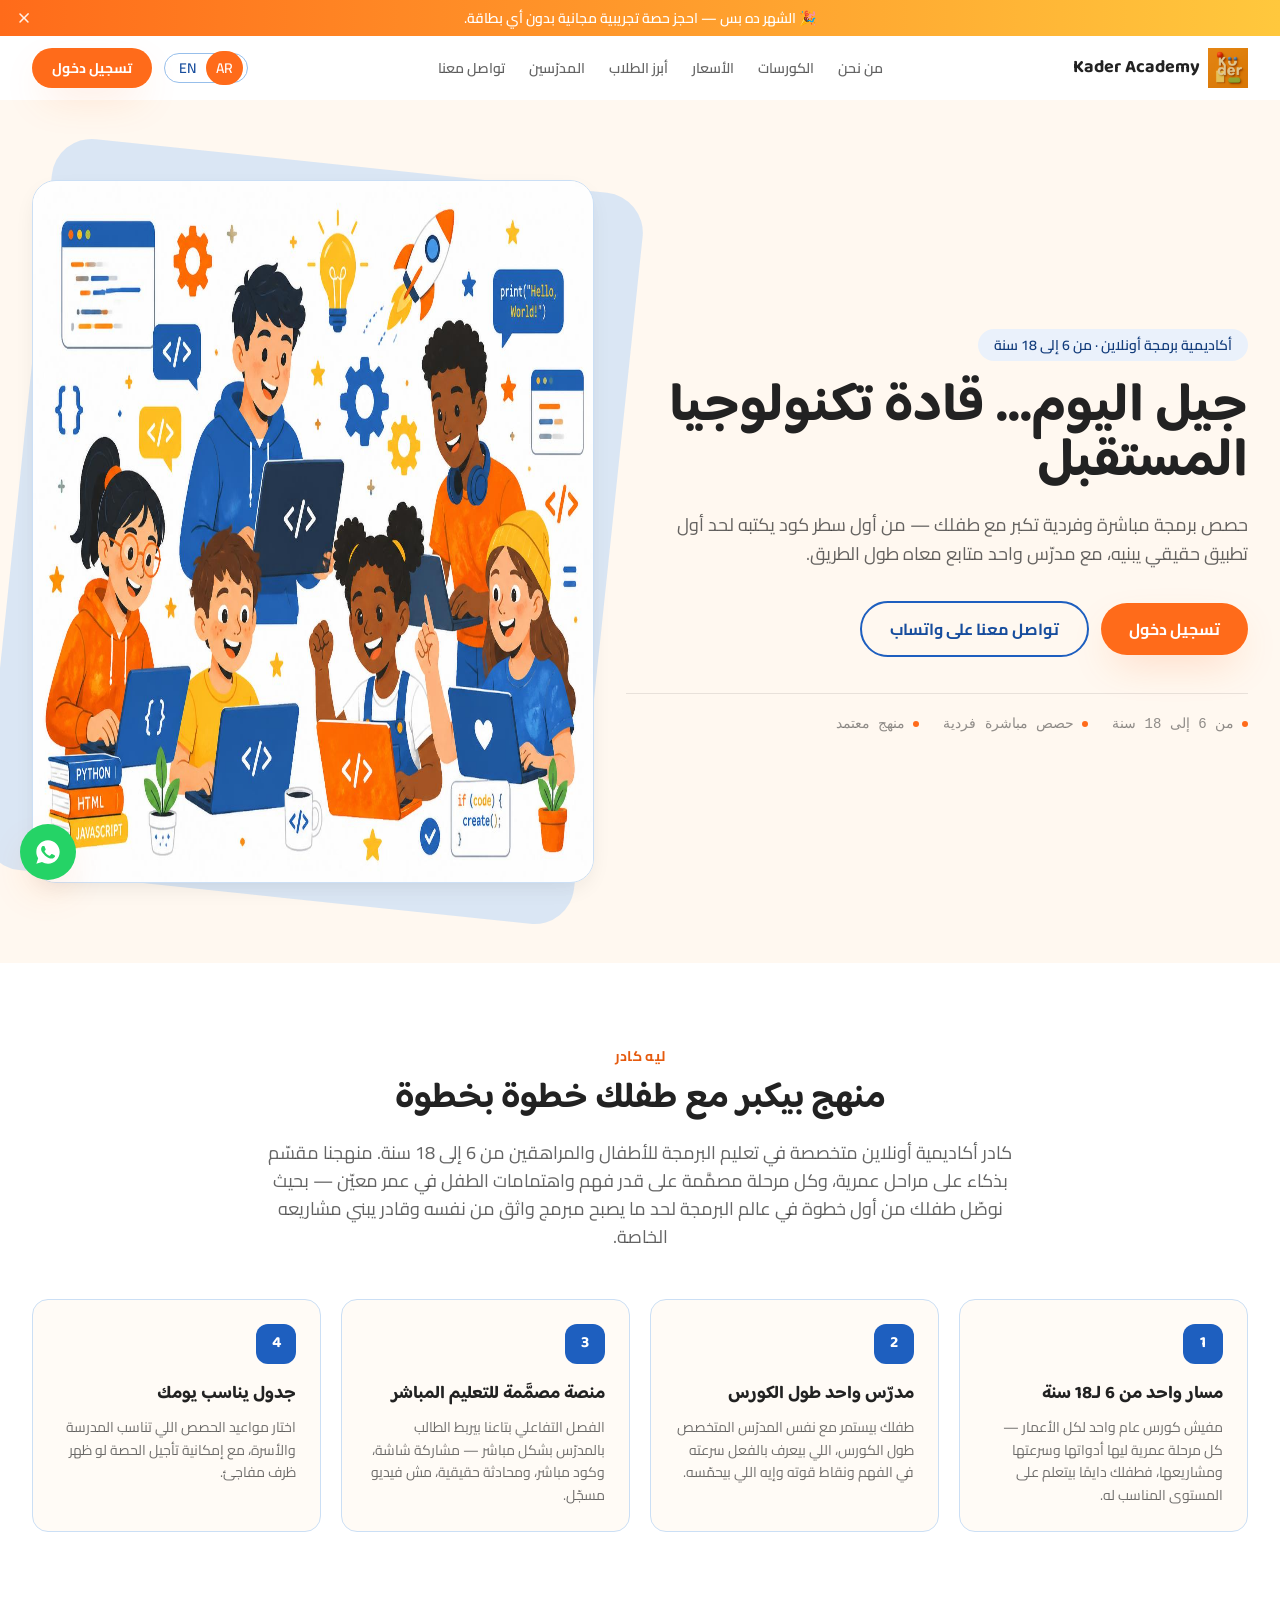
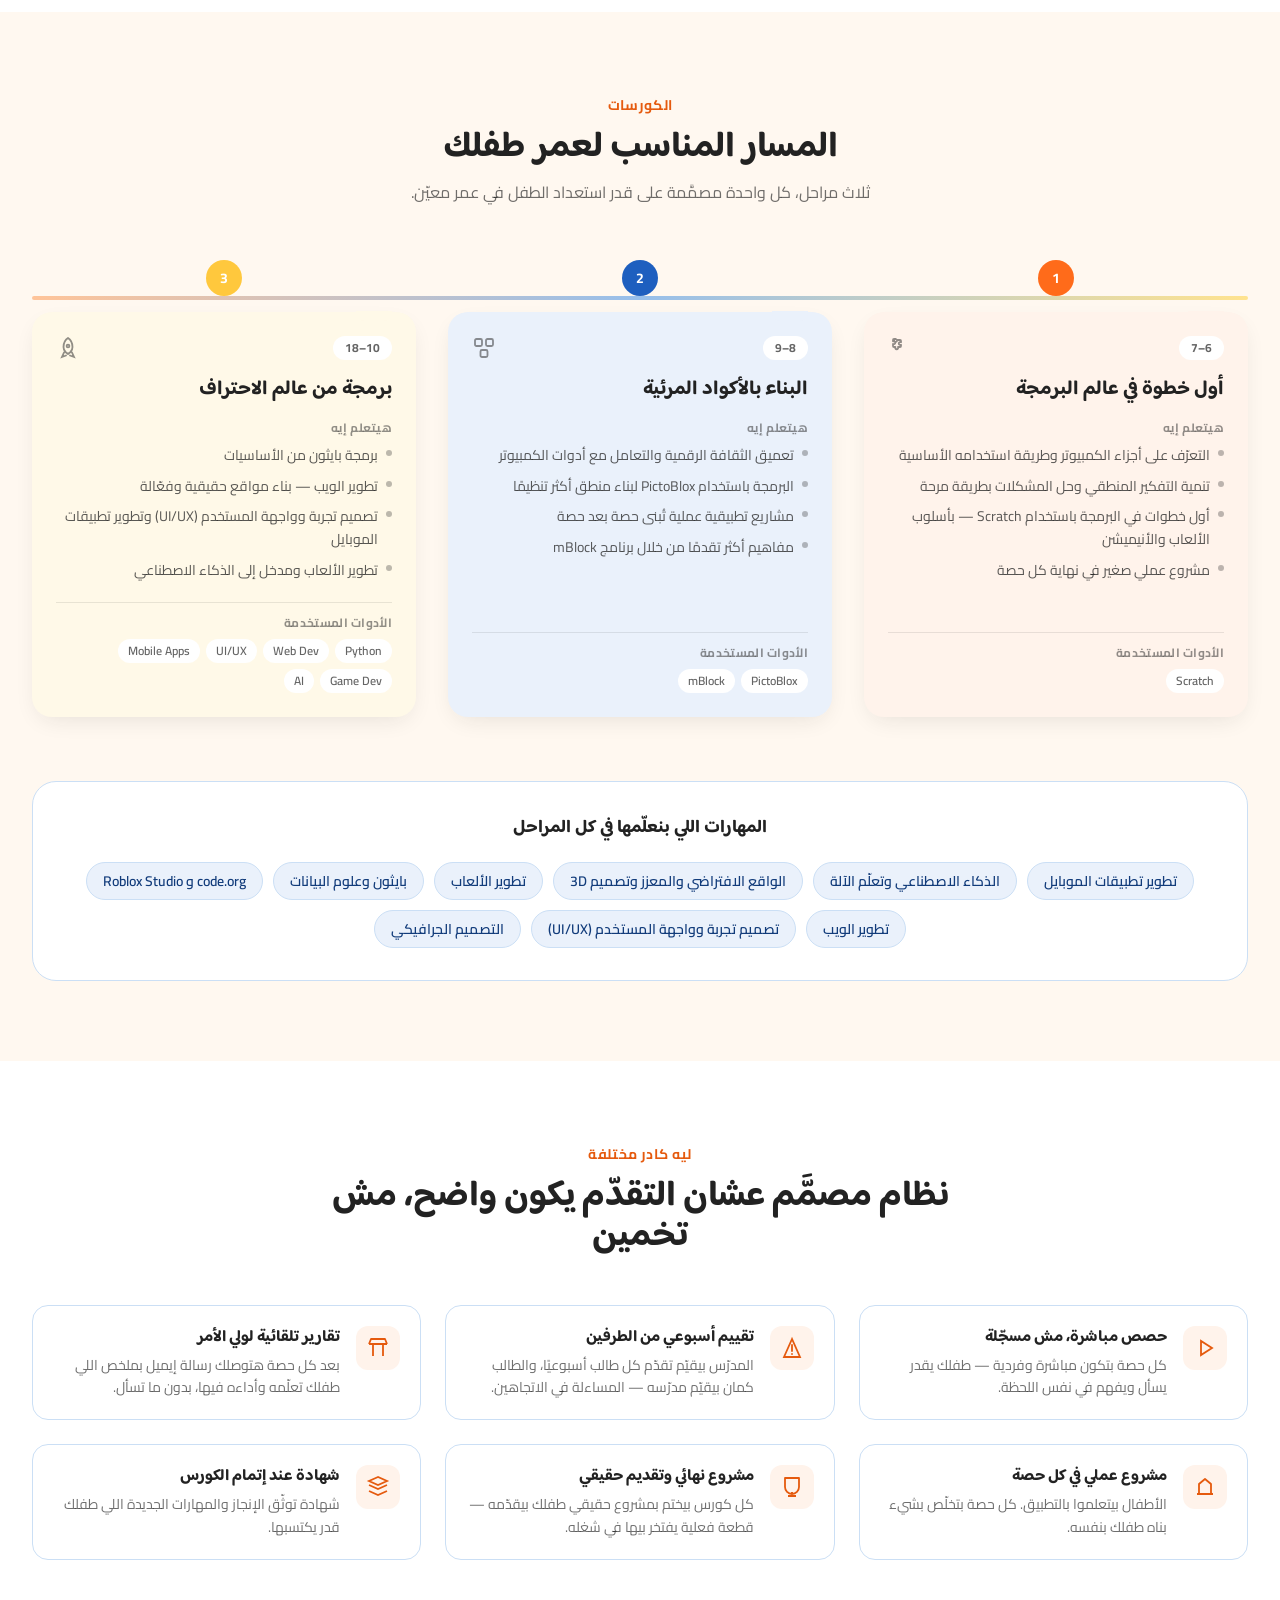
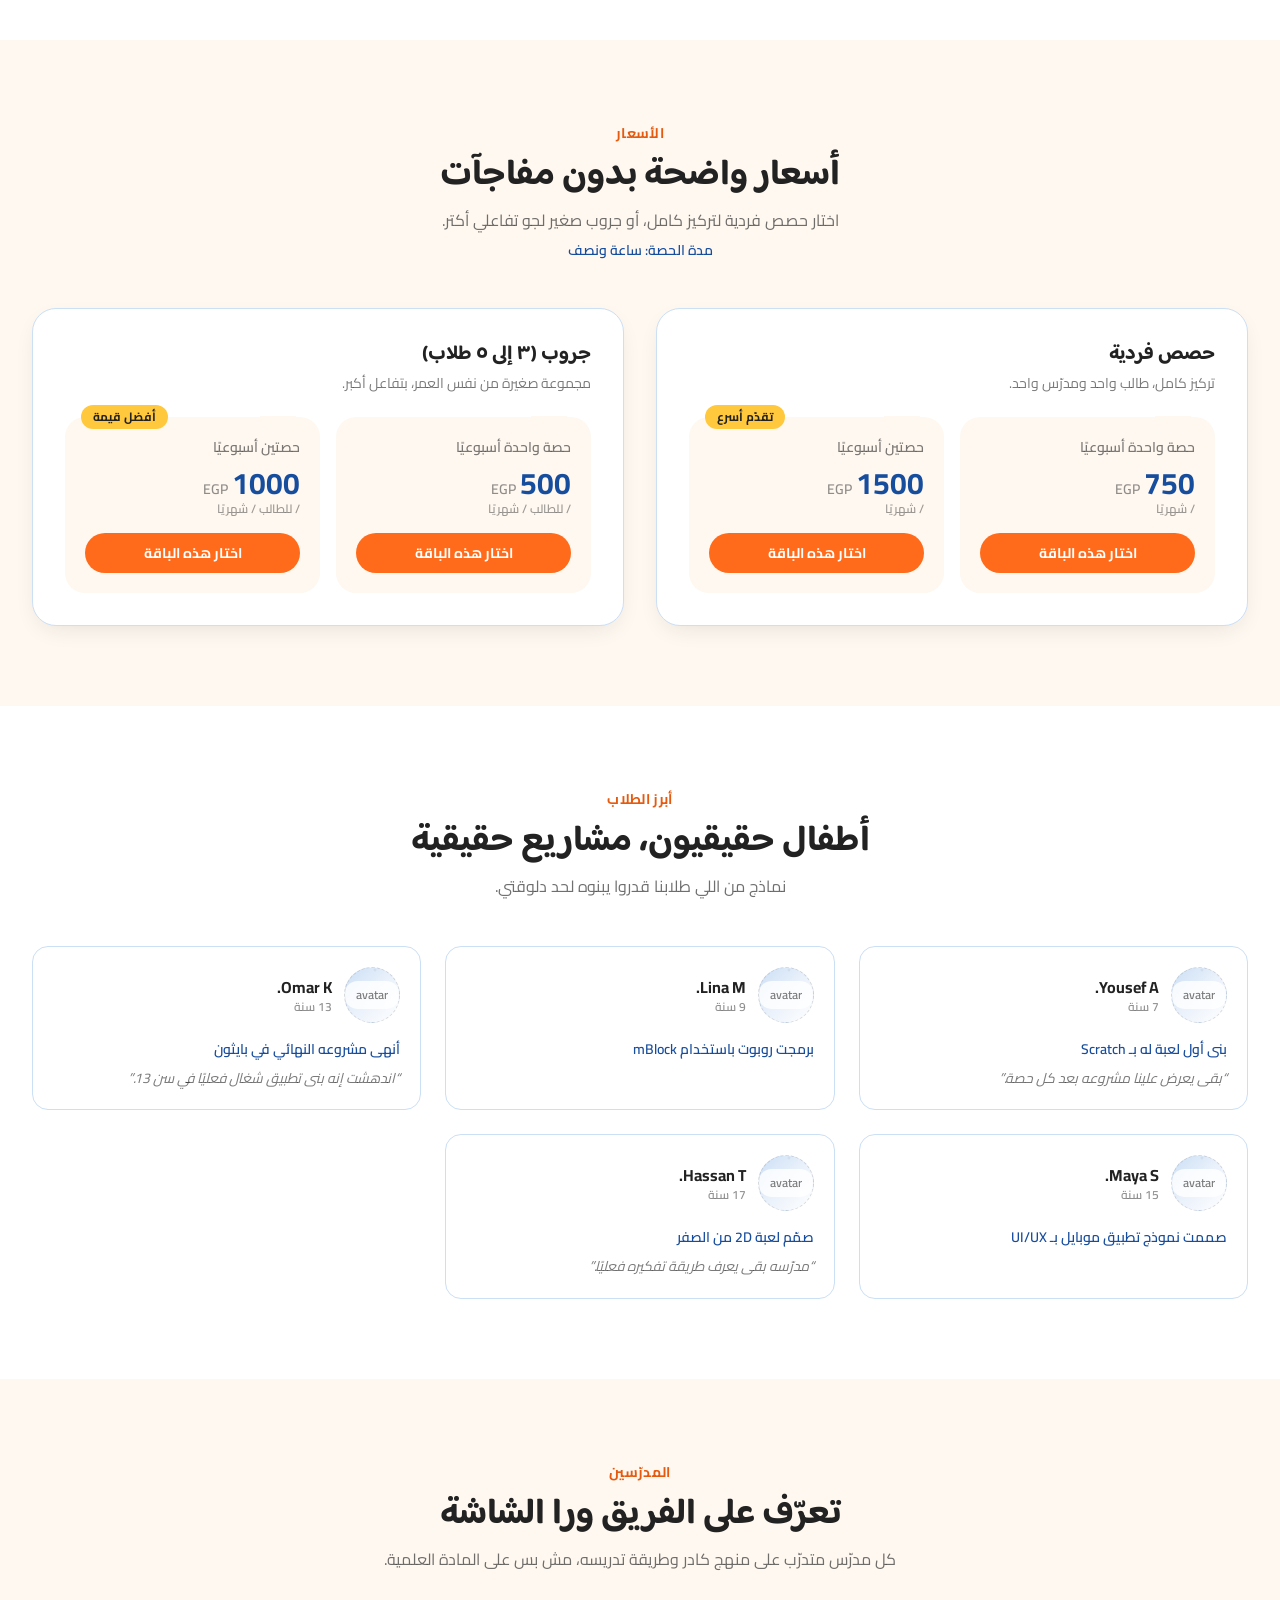
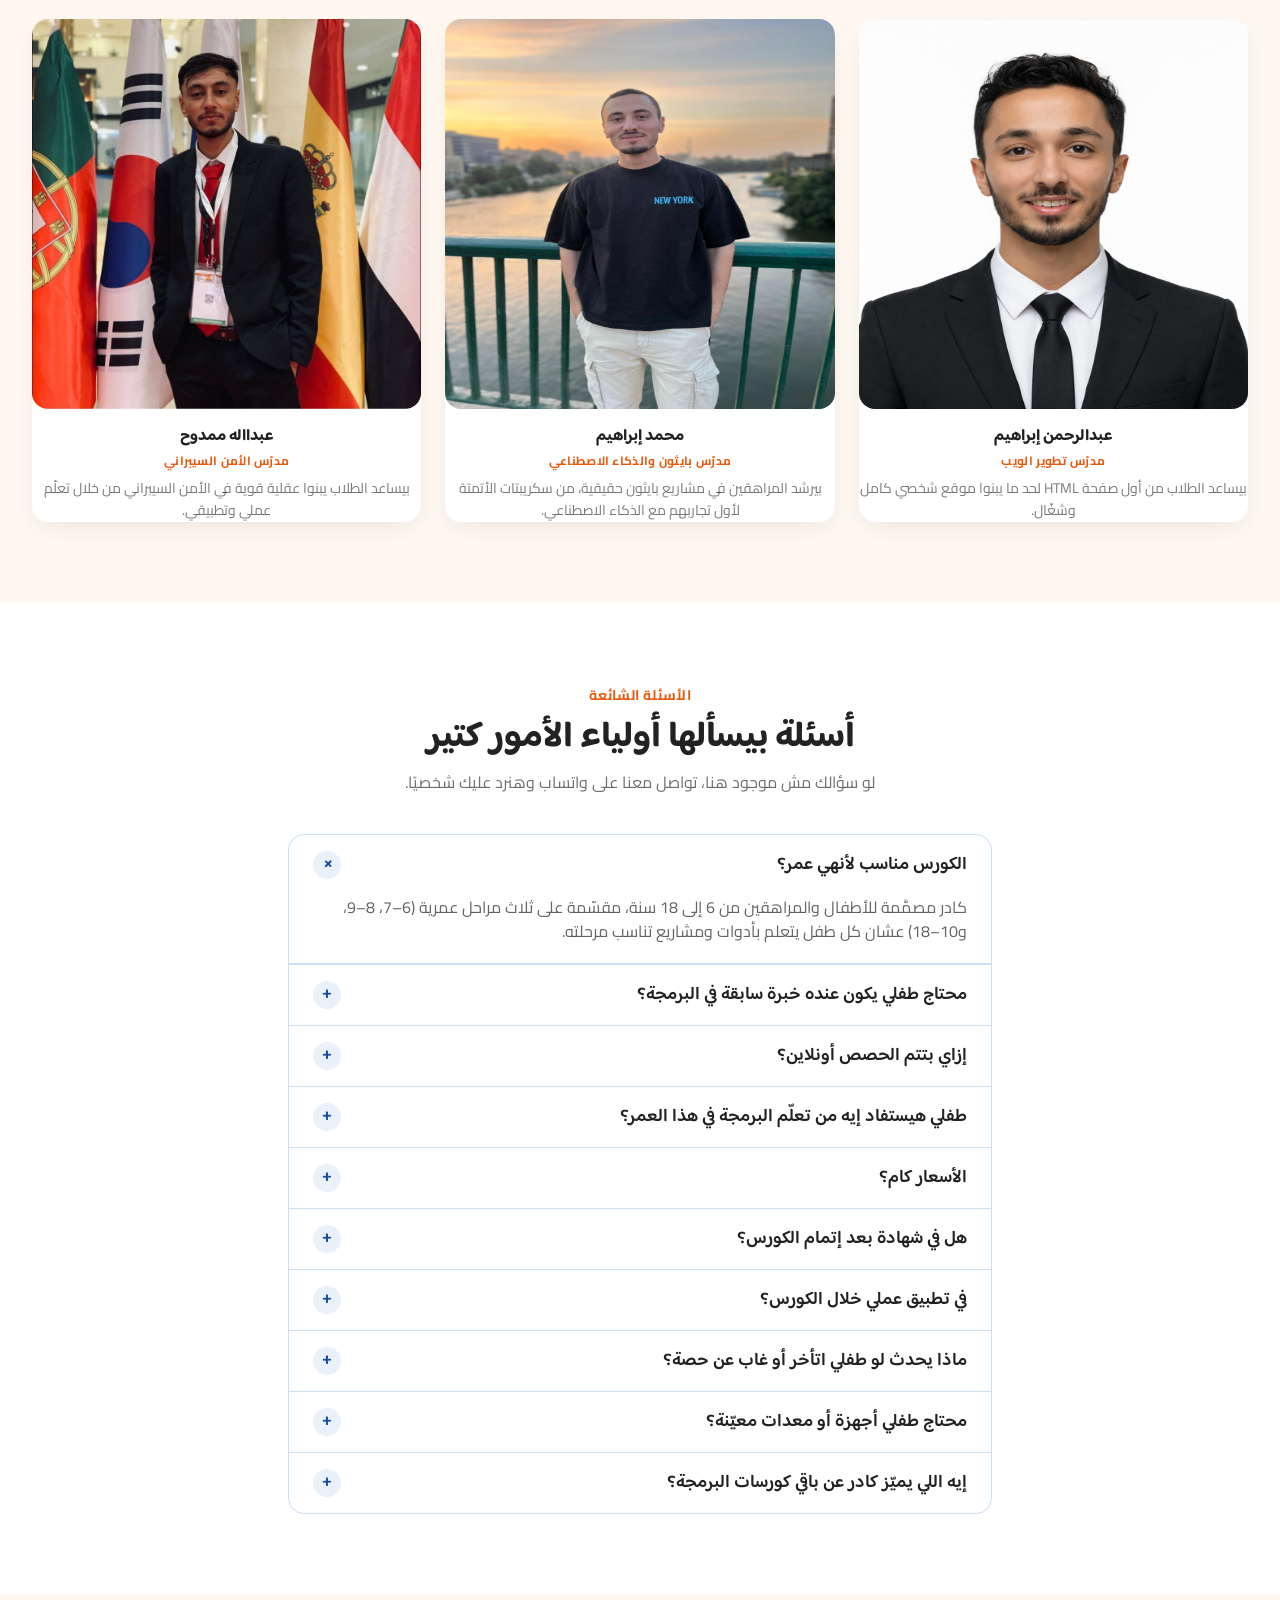
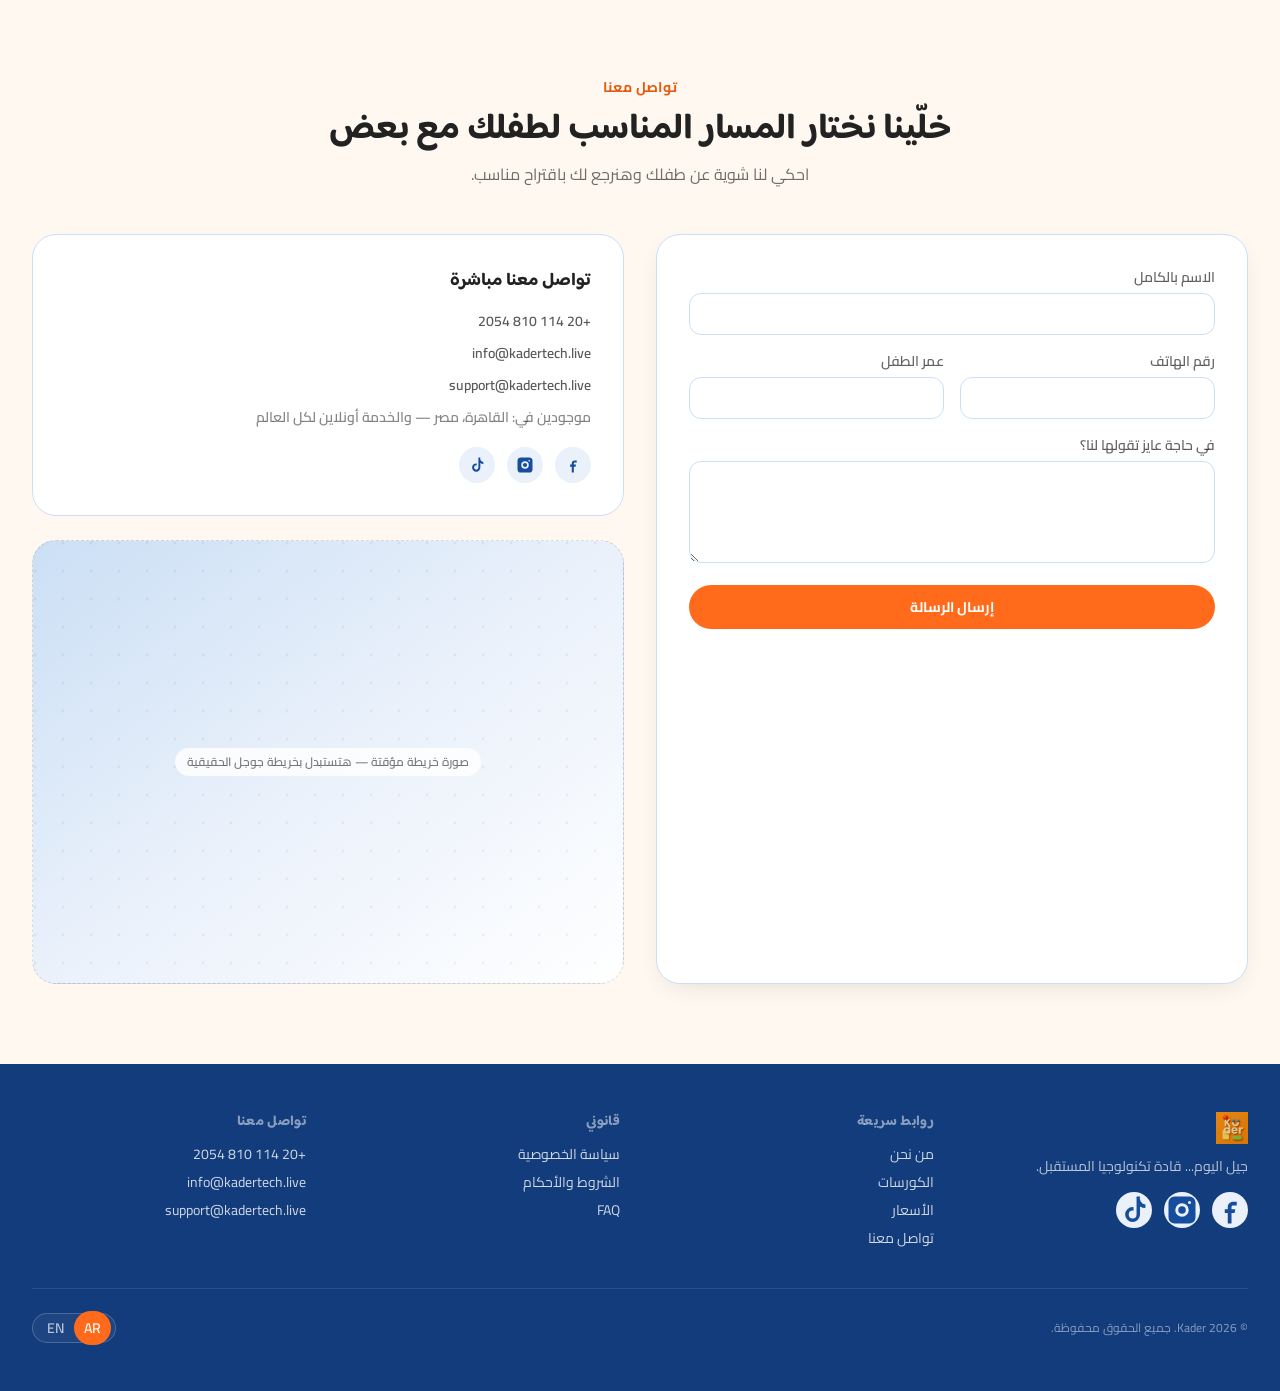
==== ar/index.html @ bb2dd975 "Initial commit: Kader landing page with full SEO setup" ====
<!DOCTYPE html>
<html lang="ar" dir="rtl">
<head>
  <meta charset="UTF-8" />
  <meta name="viewport" content="width=device-width, initial-scale=1" />
  <title>كادر — حصص برمجة مباشرة فردية للأطفال والمراهقين (6–18 سنة)</title>
  <meta name="description" content="كادر أكاديمية أونلاين متخصصة في تعليم البرمجة للأطفال والمراهقين من 6 إلى 18 سنة. حصص مباشرة فردية، ومنهج مبني على عمر طفلك، مع مدرّس واحد يعرف اسمه ويتابع تقدّمه." />

  <meta property="og:title" content="كادر — حصص برمجة مباشرة فردية للأطفال والمراهقين (6–18 سنة)" />
  <meta property="og:description" content="كادر أكاديمية أونلاين متخصصة في تعليم البرمجة للأطفال والمراهقين من 6 إلى 18 سنة. حصص مباشرة فردية، ومنهج مبني على عمر طفلك، مع مدرّس واحد يعرف اسمه ويتابع تقدّمه." />
  <meta property="og:type" content="website" />
  <meta property="og:url" content="https://kadertech.live/ar" />
  <meta property="og:site_name" content="Kader Academy" />
  <meta property="og:image" content="https://kadertech.live/assets/img/og-cover.jpg" />
  <meta property="og:image:width" content="1200" />
  <meta property="og:image:height" content="630" />
  <meta property="og:locale" content="ar_EG" />
  <meta property="og:locale:alternate" content="en_US" />

  <meta name="twitter:card" content="summary_large_image" />
  <meta name="twitter:title" content="كادر — حصص برمجة مباشرة فردية للأطفال والمراهقين (6–18 سنة)" />
  <meta name="twitter:description" content="كادر أكاديمية أونلاين متخصصة في تعليم البرمجة للأطفال والمراهقين من 6 إلى 18 سنة." />
  <meta name="twitter:image" content="https://kadertech.live/assets/img/og-cover.jpg" />

  <link rel="canonical" href="https://kadertech.live/ar" />
  <link rel="alternate" hreflang="en" href="https://kadertech.live/en" />
  <link rel="alternate" hreflang="ar" href="https://kadertech.live/ar" />
  <link rel="alternate" hreflang="x-default" href="https://kadertech.live/ar" />

  <link rel="icon" href="../assets/img/favicon.ico" />
  <link rel="apple-touch-icon" href="../assets/img/apple-touch-icon.png" />
  <link rel="manifest" href="../manifest.json" />
  <meta name="theme-color" content="#ff6b35" />
  <link rel="preconnect" href="https://fonts.googleapis.com">
  <link rel="preconnect" href="https://fonts.gstatic.com" crossorigin>
  <link href="https://fonts.googleapis.com/css2?family=Baloo+Bhaijaan+2:wght@600;700&family=Cairo:wght@400;600;700&display=swap" rel="stylesheet">
  <link rel="stylesheet" href="../assets/css/output.css" />

  <script type="application/ld+json">
  {
    "@context": "https://schema.org",
    "@type": "EducationalOrganization",
    "name": "Kader Academy",
    "alternateName": "كادر",
    "url": "https://kadertech.live/ar",
    "logo": "https://kadertech.live/assets/img/logo.jpg",
    "description": "كادر أكاديمية أونلاين متخصصة في تعليم البرمجة للأطفال والمراهقين من 6 إلى 18 سنة، بحصص مباشرة فردية ومنهج مبني على عمر الطفل.",
    "email": "info@kadertech.live",
    "telephone": "+201148102054",
    "areaServed": {
      "@type": "Country",
      "name": "Egypt"
    },
    "sameAs": [
      "https://facebook.com/kadertech",
      "https://instagram.com/kadertechacademy",
      "https://tiktok.com/@kadertechacademy"
    ]
  }
  </script>
  <script type="application/ld+json">
  {
    "@context": "https://schema.org",
    "@graph": [
      {
        "@type": "Course",
        "name": "أول خطوة في عالم البرمجة",
        "description": "التعرّف على أجزاء الكمبيوتر، تنمية التفكير المنطقي، وأول خطوات في البرمجة باستخدام Scratch بأسلوب الألعاب والأنيميشن.",
        "provider": {
          "@type": "EducationalOrganization",
          "name": "Kader Academy",
          "sameAs": "https://kadertech.live/ar"
        },
        "audience": {
          "@type": "EducationalAudience",
          "audienceType": "Children aged 6-7"
        }
      },
      {
        "@type": "Course",
        "name": "البناء بالأكواد المرئية",
        "description": "تعميق الثقافة الرقمية والبرمجة باستخدام PictoBlox وmBlock لبناء منطق أكثر تنظيمًا من خلال مشاريع تطبيقية عملية.",
        "provider": {
          "@type": "EducationalOrganization",
          "name": "Kader Academy",
          "sameAs": "https://kadertech.live/ar"
        },
        "audience": {
          "@type": "EducationalAudience",
          "audienceType": "Children aged 8-9"
        }
      },
      {
        "@type": "Course",
        "name": "برمجة من عالم الاحتراف",
        "description": "برمجة بايثون من الأساسيات، تطوير الويب، تصميم UI/UX وتطبيقات الموبايل، تطوير الألعاب، ومدخل إلى الذكاء الاصطناعي.",
        "provider": {
          "@type": "EducationalOrganization",
          "name": "Kader Academy",
          "sameAs": "https://kadertech.live/ar"
        },
        "audience": {
          "@type": "EducationalAudience",
          "audienceType": "Children and teens aged 10-18"
        }
      }
    ]
  }
  </script>
  <script type="application/ld+json">
  {
    "@context": "https://schema.org",
    "@type": "ContactPoint",
    "telephone": "+20-114-810-2054",
    "email": "support@kadertech.live",
    "contactType": "customer support",
    "areaServed": "EG",
    "availableLanguage": ["Arabic", "English"]
  }
  </script>
</head>
<body class="bg-white font-body text-ink antialiased">
  
  <div id="announcement-banner" class="relative flex items-center justify-center gap-3 bg-gradient-to-r from-primary-500 to-accent-500 px-4 py-2 text-center text-sm font-semibold text-white">
    <p>🎉 الشهر ده بس — احجز حصة تجريبية مجانية بدون أي بطاقة.</p>
    <button data-dismiss-announcement aria-label="إغلاق الإعلان" class="absolute end-3 top-1/2 -translate-y-1/2 rounded-full p-1 text-white/90 hover:bg-white/15">
      <svg viewBox="0 0 20 20" class="h-4 w-4" fill="currentColor" aria-hidden="true"><path d="M4.3 4.3a1 1 0 0 1 1.4 0L10 8.6l4.3-4.3a1 1 0 1 1 1.4 1.4L11.4 10l4.3 4.3a1 1 0 0 1-1.4 1.4L10 11.4l-4.3 4.3a1 1 0 0 1-1.4-1.4L8.6 10 4.3 5.7a1 1 0 0 1 0-1.4Z"/></svg>
    </button>
  </div>
  
  <header id="site-header" class="sticky top-0 z-30 bg-white/95 backdrop-blur transition-shadow">
    <div class="mx-auto flex max-w-7xl items-center justify-between gap-4 px-4 py-3 sm:px-6 lg:px-8">
      <a href="index.html" class="flex items-center gap-2">
        <img src="../assets/img/logo.jpg" alt="كادر" class="h-10 w-auto"  loading="eager" fetchpriority="high" />
        <span class="font-display text-lg font-bold text-ink">Kader Academy</span>
      </a>

      <nav class="hidden items-center gap-6 lg:flex" aria-label="Primary">
        <a href="index.html#about" class="text-sm font-semibold text-ink/70 hover:text-secondary-600">من نحن</a>
<a href="index.html#courses" class="text-sm font-semibold text-ink/70 hover:text-secondary-600">الكورسات</a>
<a href="index.html#pricing" class="text-sm font-semibold text-ink/70 hover:text-secondary-600">الأسعار</a>
<a href="index.html#top-students" class="text-sm font-semibold text-ink/70 hover:text-secondary-600">أبرز الطلاب</a>
<a href="index.html#instructors" class="text-sm font-semibold text-ink/70 hover:text-secondary-600">المدرّسين</a>
<a href="index.html#contact" class="text-sm font-semibold text-ink/70 hover:text-secondary-600">تواصل معنا</a>
      </nav>

      <div class="hidden items-center gap-3 lg:flex">
        <div class="rounded-full border border-secondary-200 bg-white px-1 py-1 text-sm" role="group" aria-label="اللغة"><a href="../en/index.html" data-set-locale="en" class="rounded-full px-2.5 py-1 font-semibold transition-colors text-secondary-600 hover:bg-secondary-50">EN</a><a href="#" aria-current="true" class="rounded-full px-2.5 py-1 font-semibold transition-colors bg-primary-500 text-white">AR</a></div>
        <a href="https://kadertech.live/login" rel="nofollow" class="rounded-full bg-primary-500 px-5 py-2.5 text-sm font-bold text-white shadow-lift transition-transform hover:-translate-y-0.5">
          تسجيل دخول
        </a>
      </div>

      <button id="menu-toggle" aria-label="القائمة" aria-expanded="false" class="flex h-10 w-10 items-center justify-center rounded-lg border border-secondary-100 lg:hidden">
        <span id="menu-icon-open"><svg viewBox="0 0 24 24" class="h-5 w-5" fill="none" stroke="currentColor" stroke-width="2" aria-hidden="true"><path d="M4 7h16M4 12h16M4 17h16" stroke-linecap="round"/></svg></span>
        <span id="menu-icon-close" class="hidden"><svg viewBox="0 0 24 24" class="h-5 w-5" fill="none" stroke="currentColor" stroke-width="2" aria-hidden="true"><path d="M6 6l12 12M18 6 6 18" stroke-linecap="round"/></svg></span>
      </button>
    </div>

    <div id="mobile-menu" class="hidden border-t border-secondary-100 bg-white px-4 py-4 lg:hidden">
      <nav class="flex flex-col gap-3" aria-label="Mobile">
        <a href="index.html#about" class="rounded-lg px-2 py-2 text-sm font-semibold text-ink/80 hover:bg-secondary-50">من نحن</a>
<a href="index.html#courses" class="rounded-lg px-2 py-2 text-sm font-semibold text-ink/80 hover:bg-secondary-50">الكورسات</a>
<a href="index.html#pricing" class="rounded-lg px-2 py-2 text-sm font-semibold text-ink/80 hover:bg-secondary-50">الأسعار</a>
<a href="index.html#top-students" class="rounded-lg px-2 py-2 text-sm font-semibold text-ink/80 hover:bg-secondary-50">أبرز الطلاب</a>
<a href="index.html#instructors" class="rounded-lg px-2 py-2 text-sm font-semibold text-ink/80 hover:bg-secondary-50">المدرّسين</a>
<a href="index.html#contact" class="rounded-lg px-2 py-2 text-sm font-semibold text-ink/80 hover:bg-secondary-50">تواصل معنا</a>
      </nav>
      <div class="mt-4 flex items-center justify-between gap-3">
        <div class="rounded-full border border-secondary-200 bg-white px-1 py-1 text-sm" role="group" aria-label="اللغة"><a href="../en/index.html" data-set-locale="en" class="rounded-full px-2.5 py-1 font-semibold transition-colors text-secondary-600 hover:bg-secondary-50">EN</a><a href="#" aria-current="true" class="rounded-full px-2.5 py-1 font-semibold transition-colors bg-primary-500 text-white">AR</a></div>
        <a href="https://kadertech.live/login" rel="nofollow" class="flex-1 rounded-full bg-primary-500 px-4 py-2.5 text-center text-sm font-bold text-white">
          تسجيل دخول
        </a>
      </div>
    </div>
  </header>
  <main>
    
  <section class="relative overflow-hidden bg-cream">
    <div class="mx-auto grid max-w-7xl items-center gap-10 px-4 py-14 sm:px-6 lg:grid-cols-[1.05fr_0.95fr] lg:gap-8 lg:px-8 lg:py-20">
      <div class="animate-fade-up">
        <span class="inline-flex items-center gap-2 rounded-full bg-secondary-50 px-4 py-1.5 text-sm font-semibold text-secondary-700">
          أكاديمية برمجة أونلاين · من 6 إلى 18 سنة
        </span>
        <h1 class="mt-5 text-4xl font-bold leading-tight text-ink sm:text-5xl lg:text-[3.4rem]">
          جيل اليوم... قادة تكنولوجيا المستقبل
        </h1>
        <p class="mt-5 max-w-xl font-body text-lg leading-relaxed text-ink/70">
          حصص برمجة مباشرة وفردية تكبر مع طفلك — من أول سطر كود يكتبه لحد أول تطبيق حقيقي يبنيه، مع مدرّس واحد متابع معاه طول الطريق.
        </p>

        <div class="mt-8 flex flex-wrap items-center gap-3">
          <a href="https://kadertech.live/login" rel="nofollow" class="rounded-full bg-primary-500 px-7 py-3.5 text-base font-bold text-white shadow-lift transition-transform hover:-translate-y-0.5">
            تسجيل دخول
          </a>
          <a href="https://wa.me/201148102054" target="_blank" rel="noopener noreferrer" class="rounded-full border-2 border-secondary-500 px-7 py-3.5 text-base font-bold text-secondary-600 transition-colors hover:bg-secondary-50">
            تواصل معنا على واتساب
          </a>
        </div>

        <ul class="mt-9 flex flex-wrap gap-x-6 gap-y-2 border-t border-ink/10 pt-5 font-mono text-xs text-ink/50 sm:text-sm">
          <li class="flex items-center gap-2"><span class="h-1.5 w-1.5 rounded-full bg-primary-500" aria-hidden="true"></span>من 6 إلى 18 سنة</li>
<li class="flex items-center gap-2"><span class="h-1.5 w-1.5 rounded-full bg-primary-500" aria-hidden="true"></span>حصص مباشرة فردية</li>
<li class="flex items-center gap-2"><span class="h-1.5 w-1.5 rounded-full bg-primary-500" aria-hidden="true"></span>منهج معتمد</li>
        </ul>
      </div>

      <div class="relative animate-pop lg:justify-self-end">
        <div class="absolute -inset-4 -z-10 rotate-3 rounded-[2.5rem] bg-secondary-100/70 lg:rotate-6" aria-hidden="true"></div>

        <div class="relative w-full max-w-sm overflow-hidden rounded-3xl aspect-[4/5] border border-secondary-100 shadow-soft sm:max-w-md animate-float-slow">
          <img src="../assets/img/hero-kids-coding.jpg" alt="أطفال يتعلمون البرمجة" class="h-full w-full object-cover" width="1536" height="1024" loading="eager" fetchpriority="high" />
        </div>
      </div>
    </div>
  </section>

  <section id="about" class="bg-white py-16 sm:py-20">
    <div class="mx-auto max-w-7xl px-4 sm:px-6 lg:px-8">
      <div class="mx-auto max-w-3xl text-center">
        <span class="text-sm font-bold uppercase tracking-wide text-primary-600">ليه كادر</span>
        <h2 class="mt-3 text-3xl font-bold text-ink sm:text-4xl">منهج بيكبر مع طفلك خطوة بخطوة</h2>
        <p class="mt-5 font-body text-base leading-relaxed text-ink/70 sm:text-lg">كادر أكاديمية أونلاين متخصصة في تعليم البرمجة للأطفال والمراهقين من 6 إلى 18 سنة. منهجنا مقسّم بذكاء على مراحل عمرية، وكل مرحلة مصمَّمة على قدر فهم واهتمامات الطفل في عمر معيّن — بحيث نوصّل طفلك من أول خطوة في عالم البرمجة لحد ما يصبح مبرمج واثق من نفسه وقادر يبني مشاريعه الخاصة.</p>
      </div>
      <div class="mt-12 grid gap-5 sm:grid-cols-2 lg:grid-cols-4">
        
      <div class="rounded-2xl border border-secondary-100 bg-cream/60 p-6 transition-transform hover:-translate-y-1">
        <span class="flex h-10 w-10 items-center justify-center rounded-xl bg-secondary-500 font-display text-base font-bold text-white">1</span>
        <h3 class="mt-4 text-lg font-bold text-ink">مسار واحد من 6 لـ18 سنة</h3>
        <p class="mt-2 font-body text-sm leading-relaxed text-ink/65">مفيش كورس عام واحد لكل الأعمار — كل مرحلة عمرية ليها أدواتها وسرعتها ومشاريعها، فطفلك دايمًا بيتعلم على المستوى المناسب له.</p>
      </div>

      <div class="rounded-2xl border border-secondary-100 bg-cream/60 p-6 transition-transform hover:-translate-y-1">
        <span class="flex h-10 w-10 items-center justify-center rounded-xl bg-secondary-500 font-display text-base font-bold text-white">2</span>
        <h3 class="mt-4 text-lg font-bold text-ink">مدرّس واحد طول الكورس</h3>
        <p class="mt-2 font-body text-sm leading-relaxed text-ink/65">طفلك بيستمر مع نفس المدرّس المتخصص طول الكورس، اللي بيعرف بالفعل سرعته في الفهم ونقاط قوته وإيه اللي بيحمّسه.</p>
      </div>

      <div class="rounded-2xl border border-secondary-100 bg-cream/60 p-6 transition-transform hover:-translate-y-1">
        <span class="flex h-10 w-10 items-center justify-center rounded-xl bg-secondary-500 font-display text-base font-bold text-white">3</span>
        <h3 class="mt-4 text-lg font-bold text-ink">منصة مصمَّمة للتعليم المباشر</h3>
        <p class="mt-2 font-body text-sm leading-relaxed text-ink/65">الفصل التفاعلي بتاعنا بيربط الطالب بالمدرّس بشكل مباشر — مشاركة شاشة، وكود مباشر، ومحادثة حقيقية، مش فيديو مسجّل.</p>
      </div>

      <div class="rounded-2xl border border-secondary-100 bg-cream/60 p-6 transition-transform hover:-translate-y-1">
        <span class="flex h-10 w-10 items-center justify-center rounded-xl bg-secondary-500 font-display text-base font-bold text-white">4</span>
        <h3 class="mt-4 text-lg font-bold text-ink">جدول يناسب يومك</h3>
        <p class="mt-2 font-body text-sm leading-relaxed text-ink/65">اختار مواعيد الحصص اللي تناسب المدرسة والأسرة، مع إمكانية تأجيل الحصة لو ظهر ظرف مفاجئ.</p>
      </div>
      </div>
    </div>
  </section>

  <section id="courses" class="bg-cream py-16 sm:py-20">
    <div class="mx-auto max-w-7xl px-4 sm:px-6 lg:px-8">
      <div class="mx-auto max-w-2xl text-center">
        <span class="text-sm font-bold uppercase tracking-wide text-primary-600">الكورسات</span>
        <h2 class="mt-3 text-3xl font-bold text-ink sm:text-4xl">المسار المناسب لعمر طفلك</h2>
        <p class="mt-3 font-body text-ink/65">ثلاث مراحل، كل واحدة مصمَّمة على قدر استعداد الطفل في عمر معيّن.</p>
      </div>

      <div class="relative mt-14">
        <div class="absolute top-9 hidden h-1 w-full rounded-full bg-gradient-to-r from-primary-200 via-secondary-200 to-accent-200 sm:block" aria-hidden="true"></div>
        <ol class="relative grid gap-8 sm:grid-cols-3">
          
      <li class="flex flex-col">
        <div class="flex items-center gap-3 sm:justify-center">
          <span class="flex h-9 w-9 flex-none items-center justify-center rounded-full text-sm font-bold text-white bg-primary-500">1</span>
          <span class="font-display text-sm font-semibold text-ink/60 sm:hidden">هيتعلم إيه</span>
        </div>
        <div class="block-card mt-4 flex flex-1 flex-col p-6 shadow-soft bg-primary-50">
          <div class="flex items-center justify-between">
            <span class="rounded-full bg-white px-3 py-1 text-xs font-bold text-ink/70">6–7</span>
            <span class="text-ink/50"><svg viewBox="0 0 24 24" class="h-6 w-6" fill="none" stroke="currentColor" stroke-width="1.8"><path d="M9 4h3a1 1 0 0 1 1 1v1.2a1.5 1.5 0 1 0 0 2.6V10a1 1 0 0 1-1 1H10a1.5 1.5 0 1 1-2.6 0H6a1 1 0 0 1-1-1V8a1.5 1.5 0 1 0 0-2.6V4a1 1 0 0 1 1-1h2a1.5 1.5 0 1 0 1 1Z" stroke-linejoin="round"/></svg></span>
          </div>
          <h3 class="mt-4 text-xl font-bold text-ink">أول خطوة في عالم البرمجة</h3>
          <p class="mt-4 text-xs font-bold uppercase tracking-wide text-ink/50">هيتعلم إيه</p>
          <ul class="mt-2 flex-1 space-y-2"><li class="flex gap-2 text-sm leading-relaxed text-ink/75"><span class="mt-1.5 h-1.5 w-1.5 flex-none rounded-full bg-ink/30" aria-hidden="true"></span>التعرّف على أجزاء الكمبيوتر وطريقة استخدامه الأساسية</li>
<li class="flex gap-2 text-sm leading-relaxed text-ink/75"><span class="mt-1.5 h-1.5 w-1.5 flex-none rounded-full bg-ink/30" aria-hidden="true"></span>تنمية التفكير المنطقي وحل المشكلات بطريقة مرحة</li>
<li class="flex gap-2 text-sm leading-relaxed text-ink/75"><span class="mt-1.5 h-1.5 w-1.5 flex-none rounded-full bg-ink/30" aria-hidden="true"></span>أول خطوات في البرمجة باستخدام Scratch — بأسلوب الألعاب والأنيميشن</li>
<li class="flex gap-2 text-sm leading-relaxed text-ink/75"><span class="mt-1.5 h-1.5 w-1.5 flex-none rounded-full bg-ink/30" aria-hidden="true"></span>مشروع عملي صغير في نهاية كل حصة</li></ul>
          <div class="mt-5 border-t border-ink/10 pt-3">
            <p class="text-xs font-bold uppercase tracking-wide text-ink/50">الأدوات المستخدمة</p>
            <div class="mt-2 flex flex-wrap gap-1.5"><span class="rounded-full bg-white px-2.5 py-1 text-xs font-semibold text-ink/70">Scratch</span></div>
          </div>
        </div>
      </li>

      <li class="flex flex-col">
        <div class="flex items-center gap-3 sm:justify-center">
          <span class="flex h-9 w-9 flex-none items-center justify-center rounded-full text-sm font-bold text-white bg-secondary-500">2</span>
          <span class="font-display text-sm font-semibold text-ink/60 sm:hidden">هيتعلم إيه</span>
        </div>
        <div class="block-card mt-4 flex flex-1 flex-col p-6 shadow-soft bg-secondary-50">
          <div class="flex items-center justify-between">
            <span class="rounded-full bg-white px-3 py-1 text-xs font-bold text-ink/70">8–9</span>
            <span class="text-ink/50"><svg viewBox="0 0 24 24" class="h-6 w-6" fill="none" stroke="currentColor" stroke-width="1.8"><rect x="3" y="3" width="7" height="7" rx="1.5"/><rect x="14" y="3" width="7" height="7" rx="1.5"/><rect x="8.5" y="14" width="7" height="7" rx="1.5"/></svg></span>
          </div>
          <h3 class="mt-4 text-xl font-bold text-ink">البناء بالأكواد المرئية</h3>
          <p class="mt-4 text-xs font-bold uppercase tracking-wide text-ink/50">هيتعلم إيه</p>
          <ul class="mt-2 flex-1 space-y-2"><li class="flex gap-2 text-sm leading-relaxed text-ink/75"><span class="mt-1.5 h-1.5 w-1.5 flex-none rounded-full bg-ink/30" aria-hidden="true"></span>تعميق الثقافة الرقمية والتعامل مع أدوات الكمبيوتر</li>
<li class="flex gap-2 text-sm leading-relaxed text-ink/75"><span class="mt-1.5 h-1.5 w-1.5 flex-none rounded-full bg-ink/30" aria-hidden="true"></span>البرمجة باستخدام PictoBlox لبناء منطق أكثر تنظيمًا</li>
<li class="flex gap-2 text-sm leading-relaxed text-ink/75"><span class="mt-1.5 h-1.5 w-1.5 flex-none rounded-full bg-ink/30" aria-hidden="true"></span>مشاريع تطبيقية عملية تُبنى حصة بعد حصة</li>
<li class="flex gap-2 text-sm leading-relaxed text-ink/75"><span class="mt-1.5 h-1.5 w-1.5 flex-none rounded-full bg-ink/30" aria-hidden="true"></span>مفاهيم أكثر تقدمًا من خلال برنامج mBlock</li></ul>
          <div class="mt-5 border-t border-ink/10 pt-3">
            <p class="text-xs font-bold uppercase tracking-wide text-ink/50">الأدوات المستخدمة</p>
            <div class="mt-2 flex flex-wrap gap-1.5"><span class="rounded-full bg-white px-2.5 py-1 text-xs font-semibold text-ink/70">PictoBlox</span>
<span class="rounded-full bg-white px-2.5 py-1 text-xs font-semibold text-ink/70">mBlock</span></div>
          </div>
        </div>
      </li>

      <li class="flex flex-col">
        <div class="flex items-center gap-3 sm:justify-center">
          <span class="flex h-9 w-9 flex-none items-center justify-center rounded-full text-sm font-bold text-white bg-accent-500">3</span>
          <span class="font-display text-sm font-semibold text-ink/60 sm:hidden">هيتعلم إيه</span>
        </div>
        <div class="block-card mt-4 flex flex-1 flex-col p-6 shadow-soft bg-accent-50">
          <div class="flex items-center justify-between">
            <span class="rounded-full bg-white px-3 py-1 text-xs font-bold text-ink/70">10–18</span>
            <span class="text-ink/50"><svg viewBox="0 0 24 24" class="h-6 w-6" fill="none" stroke="currentColor" stroke-width="1.8"><path d="M12 2c3 2 4.5 5.5 4.5 9 0 2-1 4-2 5l-2.5 2-2.5-2c-1-1-2-3-2-5 0-3.5 1.5-7 4.5-9Z" stroke-linejoin="round"/><circle cx="12" cy="10" r="1.4"/><path d="M8 16.5 6 21l4-1.5M16 16.5 18 21l-4-1.5" stroke-linecap="round"/></svg></span>
          </div>
          <h3 class="mt-4 text-xl font-bold text-ink">برمجة من عالم الاحتراف</h3>
          <p class="mt-4 text-xs font-bold uppercase tracking-wide text-ink/50">هيتعلم إيه</p>
          <ul class="mt-2 flex-1 space-y-2"><li class="flex gap-2 text-sm leading-relaxed text-ink/75"><span class="mt-1.5 h-1.5 w-1.5 flex-none rounded-full bg-ink/30" aria-hidden="true"></span>برمجة بايثون من الأساسيات</li>
<li class="flex gap-2 text-sm leading-relaxed text-ink/75"><span class="mt-1.5 h-1.5 w-1.5 flex-none rounded-full bg-ink/30" aria-hidden="true"></span>تطوير الويب — بناء مواقع حقيقية وفعّالة</li>
<li class="flex gap-2 text-sm leading-relaxed text-ink/75"><span class="mt-1.5 h-1.5 w-1.5 flex-none rounded-full bg-ink/30" aria-hidden="true"></span>تصميم تجربة وواجهة المستخدم (UI/UX) وتطوير تطبيقات الموبايل</li>
<li class="flex gap-2 text-sm leading-relaxed text-ink/75"><span class="mt-1.5 h-1.5 w-1.5 flex-none rounded-full bg-ink/30" aria-hidden="true"></span>تطوير الألعاب ومدخل إلى الذكاء الاصطناعي</li></ul>
          <div class="mt-5 border-t border-ink/10 pt-3">
            <p class="text-xs font-bold uppercase tracking-wide text-ink/50">الأدوات المستخدمة</p>
            <div class="mt-2 flex flex-wrap gap-1.5"><span class="rounded-full bg-white px-2.5 py-1 text-xs font-semibold text-ink/70">Python</span>
<span class="rounded-full bg-white px-2.5 py-1 text-xs font-semibold text-ink/70">Web Dev</span>
<span class="rounded-full bg-white px-2.5 py-1 text-xs font-semibold text-ink/70">UI/UX</span>
<span class="rounded-full bg-white px-2.5 py-1 text-xs font-semibold text-ink/70">Mobile Apps</span>
<span class="rounded-full bg-white px-2.5 py-1 text-xs font-semibold text-ink/70">Game Dev</span>
<span class="rounded-full bg-white px-2.5 py-1 text-xs font-semibold text-ink/70">AI</span></div>
          </div>
        </div>
      </li>
        </ol>
      </div>

      <div class="mt-16 rounded-3xl border border-secondary-100 bg-white p-6 sm:p-8">
        <h3 class="text-center text-lg font-bold text-ink">المهارات اللي بنعلّمها في كل المراحل</h3>
        <div class="mt-5 flex flex-wrap justify-center gap-2.5"><span class="rounded-full border border-secondary-100 bg-secondary-50 px-4 py-2 text-sm font-semibold text-secondary-700">تطوير تطبيقات الموبايل</span>
<span class="rounded-full border border-secondary-100 bg-secondary-50 px-4 py-2 text-sm font-semibold text-secondary-700">الذكاء الاصطناعي وتعلّم الآلة</span>
<span class="rounded-full border border-secondary-100 bg-secondary-50 px-4 py-2 text-sm font-semibold text-secondary-700">الواقع الافتراضي والمعزز وتصميم 3D</span>
<span class="rounded-full border border-secondary-100 bg-secondary-50 px-4 py-2 text-sm font-semibold text-secondary-700">تطوير الألعاب</span>
<span class="rounded-full border border-secondary-100 bg-secondary-50 px-4 py-2 text-sm font-semibold text-secondary-700">بايثون وعلوم البيانات</span>
<span class="rounded-full border border-secondary-100 bg-secondary-50 px-4 py-2 text-sm font-semibold text-secondary-700">code.org و Roblox Studio</span>
<span class="rounded-full border border-secondary-100 bg-secondary-50 px-4 py-2 text-sm font-semibold text-secondary-700">تطوير الويب</span>
<span class="rounded-full border border-secondary-100 bg-secondary-50 px-4 py-2 text-sm font-semibold text-secondary-700">تصميم تجربة وواجهة المستخدم (UI/UX)</span>
<span class="rounded-full border border-secondary-100 bg-secondary-50 px-4 py-2 text-sm font-semibold text-secondary-700">التصميم الجرافيكي</span></div>
      </div>
    </div>
  </section>

  <section class="bg-white py-16 sm:py-20">
    <div class="mx-auto max-w-7xl px-4 sm:px-6 lg:px-8">
      <div class="mx-auto max-w-2xl text-center">
        <span class="text-sm font-bold uppercase tracking-wide text-primary-600">ليه كادر مختلفة</span>
        <h2 class="mt-3 text-3xl font-bold text-ink sm:text-4xl">نظام مصمَّم عشان التقدّم يكون واضح، مش تخمين</h2>
      </div>
      <div class="mt-12 grid gap-6 sm:grid-cols-2 lg:grid-cols-3">
      <div class="flex gap-4 rounded-2xl border border-secondary-100 p-5">
        <span class="flex h-11 w-11 flex-none items-center justify-center rounded-xl bg-primary-50 text-primary-600">
          <svg viewBox="0 0 24 24" class="h-6 w-6" fill="none" stroke="currentColor" stroke-width="1.8"><path d="M8 5v14l11-7-11-7Z"/></svg>
        </span>
        <div>
          <h3 class="font-bold text-ink">حصص مباشرة، مش مسجّلة</h3>
          <p class="mt-1 font-body text-sm leading-relaxed text-ink/65">كل حصة بتكون مباشرة وفردية — طفلك يقدر يسأل ويفهم في نفس اللحظة.</p>
        </div>
      </div>

      <div class="flex gap-4 rounded-2xl border border-secondary-100 p-5">
        <span class="flex h-11 w-11 flex-none items-center justify-center rounded-xl bg-primary-50 text-primary-600">
          <svg viewBox="0 0 24 24" class="h-6 w-6" fill="none" stroke="currentColor" stroke-width="1.8"><path d="M12 3 4 21h16L12 3Zm0 6v6m0 3h.01" stroke-linecap="round"/></svg>
        </span>
        <div>
          <h3 class="font-bold text-ink">تقييم أسبوعي من الطرفين</h3>
          <p class="mt-1 font-body text-sm leading-relaxed text-ink/65">المدرّس بيقيّم تقدّم كل طالب أسبوعيًا، والطالب كمان بيقيّم مدرّسه — المساءلة في الاتجاهين.</p>
        </div>
      </div>

      <div class="flex gap-4 rounded-2xl border border-secondary-100 p-5">
        <span class="flex h-11 w-11 flex-none items-center justify-center rounded-xl bg-primary-50 text-primary-600">
          <svg viewBox="0 0 24 24" class="h-6 w-6" fill="none" stroke="currentColor" stroke-width="1.8"><path d="M3 8h18M7 8v12M17 8v12M3 8l2-5h14l2 5" stroke-linejoin="round"/></svg>
        </span>
        <div>
          <h3 class="font-bold text-ink">تقارير تلقائية لولي الأمر</h3>
          <p class="mt-1 font-body text-sm leading-relaxed text-ink/65">بعد كل حصة هتوصلك رسالة إيميل بملخص اللي طفلك تعلّمه وأداءه فيها، بدون ما تسأل.</p>
        </div>
      </div>

      <div class="flex gap-4 rounded-2xl border border-secondary-100 p-5">
        <span class="flex h-11 w-11 flex-none items-center justify-center rounded-xl bg-primary-50 text-primary-600">
          <svg viewBox="0 0 24 24" class="h-6 w-6" fill="none" stroke="currentColor" stroke-width="1.8"><path d="M4 19h16M6 19V9l6-5 6 5v10" stroke-linejoin="round"/></svg>
        </span>
        <div>
          <h3 class="font-bold text-ink">مشروع عملي في كل حصة</h3>
          <p class="mt-1 font-body text-sm leading-relaxed text-ink/65">الأطفال بيتعلموا بالتطبيق. كل حصة بتخلّص بشيء بناه طفلك بنفسه.</p>
        </div>
      </div>

      <div class="flex gap-4 rounded-2xl border border-secondary-100 p-5">
        <span class="flex h-11 w-11 flex-none items-center justify-center rounded-xl bg-primary-50 text-primary-600">
          <svg viewBox="0 0 24 24" class="h-6 w-6" fill="none" stroke="currentColor" stroke-width="1.8"><path d="M8 21h8M12 17v4M5 3h14v9a7 7 0 0 1-14 0V3Z" stroke-linejoin="round"/></svg>
        </span>
        <div>
          <h3 class="font-bold text-ink">مشروع نهائي وتقديم حقيقي</h3>
          <p class="mt-1 font-body text-sm leading-relaxed text-ink/65">كل كورس بيختم بمشروع حقيقي طفلك بيقدّمه — قطعة فعلية يفتخر بيها في شغله.</p>
        </div>
      </div>

      <div class="flex gap-4 rounded-2xl border border-secondary-100 p-5">
        <span class="flex h-11 w-11 flex-none items-center justify-center rounded-xl bg-primary-50 text-primary-600">
          <svg viewBox="0 0 24 24" class="h-6 w-6" fill="none" stroke="currentColor" stroke-width="1.8"><path d="M12 2 3 6l9 4 9-4-9-4Zm-9 8 9 4 9-4M3 16l9 4 9-4"/></svg>
        </span>
        <div>
          <h3 class="font-bold text-ink">شهادة عند إتمام الكورس</h3>
          <p class="mt-1 font-body text-sm leading-relaxed text-ink/65">شهادة توثّق الإنجاز والمهارات الجديدة اللي طفلك قدر يكتسبها.</p>
        </div>
      </div></div>
    </div>
  </section>

  <section id="pricing" class="bg-cream py-16 sm:py-20">
    <div class="mx-auto max-w-7xl px-4 sm:px-6 lg:px-8">
      <div class="mx-auto max-w-2xl text-center">
        <span class="text-sm font-bold uppercase tracking-wide text-primary-600">الأسعار</span>
        <h2 class="mt-3 text-3xl font-bold text-ink sm:text-4xl">أسعار واضحة بدون مفاجآت</h2>
        <p class="mt-3 font-body text-ink/65">اختار حصص فردية لتركيز كامل، أو جروب صغير لجو تفاعلي أكتر.</p>
        <p class="mt-2 text-sm font-semibold text-secondary-600">مدة الحصة: ساعة ونصف</p>
      </div>
      <div class="mt-12 grid gap-8 lg:grid-cols-2">
      <div class="rounded-3xl border border-secondary-100 bg-white p-6 shadow-soft sm:p-8">
        <h3 class="text-xl font-bold text-ink">حصص فردية</h3>
        <p class="mt-1 font-body text-sm text-ink/60">تركيز كامل، طالب واحد ومدرّس واحد.</p>
        <div class="mt-6 grid gap-4 sm:grid-cols-2">
          <div class="block-card relative flex flex-col bg-cream p-5">
            
            <p class="text-sm font-semibold text-ink/60">حصة واحدة أسبوعيًا</p>
            <p class="mt-2 flex items-baseline gap-1">
              <span class="text-3xl font-bold text-secondary-600">750</span>
              <span class="text-sm font-semibold text-ink/50">EGP</span>
            </p>
            <p class="text-xs font-semibold text-ink/45"> / شهريًا</p>
            <a href="https://wa.me/201148102054?text=%D8%A3%D9%87%D9%84%D8%A7%D9%8B%D8%8C%20%D8%B9%D8%A7%D9%8A%D8%B2%20%D8%A3%D8%B9%D8%B1%D9%81%20%D8%A3%D9%83%D8%AA%D8%B1%20%D8%B9%D9%86%20%D8%A8%D8%A7%D9%82%D8%A9%20One-to-One%20(%D8%AD%D8%B5%D8%A9%20%D9%88%D8%A7%D8%AD%D8%AF%D8%A9%20%D8%A3%D8%B3%D8%A8%D9%88%D8%B9%D9%8A%D9%8B%D8%A7)" target="_blank" rel="noopener noreferrer" class="mt-4 rounded-full bg-primary-500 px-4 py-2.5 text-center text-sm font-bold text-white transition-transform hover:-translate-y-0.5">
              اختار هذه الباقة
            </a>
          </div>

          <div class="block-card relative flex flex-col bg-cream p-5">
            <span class="absolute -top-3 end-4 rounded-full bg-accent-500 px-3 py-1 text-xs font-bold text-ink">تقدّم أسرع</span>
            <p class="text-sm font-semibold text-ink/60">حصتين أسبوعيًا</p>
            <p class="mt-2 flex items-baseline gap-1">
              <span class="text-3xl font-bold text-secondary-600">1500</span>
              <span class="text-sm font-semibold text-ink/50">EGP</span>
            </p>
            <p class="text-xs font-semibold text-ink/45"> / شهريًا</p>
            <a href="https://wa.me/201148102054?text=%D8%A3%D9%87%D9%84%D8%A7%D9%8B%D8%8C%20%D8%B9%D8%A7%D9%8A%D8%B2%20%D8%A3%D8%B9%D8%B1%D9%81%20%D8%A3%D9%83%D8%AA%D8%B1%20%D8%B9%D9%86%20%D8%A8%D8%A7%D9%82%D8%A9%20One-to-One%20(%D8%AD%D8%B5%D8%AA%D9%8A%D9%86%20%D8%A3%D8%B3%D8%A8%D9%88%D8%B9%D9%8A%D9%8B%D8%A7)" target="_blank" rel="noopener noreferrer" class="mt-4 rounded-full bg-primary-500 px-4 py-2.5 text-center text-sm font-bold text-white transition-transform hover:-translate-y-0.5">
              اختار هذه الباقة
            </a>
          </div></div>
      </div>

      <div class="rounded-3xl border border-secondary-100 bg-white p-6 shadow-soft sm:p-8">
        <h3 class="text-xl font-bold text-ink">جروب (٣ إلى ٥ طلاب)</h3>
        <p class="mt-1 font-body text-sm text-ink/60">مجموعة صغيرة من نفس العمر، بتفاعل أكبر.</p>
        <div class="mt-6 grid gap-4 sm:grid-cols-2">
          <div class="block-card relative flex flex-col bg-cream p-5">
            
            <p class="text-sm font-semibold text-ink/60">حصة واحدة أسبوعيًا</p>
            <p class="mt-2 flex items-baseline gap-1">
              <span class="text-3xl font-bold text-secondary-600">500</span>
              <span class="text-sm font-semibold text-ink/50">EGP</span>
            </p>
            <p class="text-xs font-semibold text-ink/45">/ للطالب / شهريًا</p>
            <a href="https://wa.me/201148102054?text=%D8%A3%D9%87%D9%84%D8%A7%D9%8B%D8%8C%20%D8%B9%D8%A7%D9%8A%D8%B2%20%D8%A3%D8%B9%D8%B1%D9%81%20%D8%A3%D9%83%D8%AA%D8%B1%20%D8%B9%D9%86%20%D8%A8%D8%A7%D9%82%D8%A9%20Group%20(3%E2%80%935%20students)%20(%D8%AD%D8%B5%D8%A9%20%D9%88%D8%A7%D8%AD%D8%AF%D8%A9%20%D8%A3%D8%B3%D8%A8%D9%88%D8%B9%D9%8A%D9%8B%D8%A7)" target="_blank" rel="noopener noreferrer" class="mt-4 rounded-full bg-primary-500 px-4 py-2.5 text-center text-sm font-bold text-white transition-transform hover:-translate-y-0.5">
              اختار هذه الباقة
            </a>
          </div>

          <div class="block-card relative flex flex-col bg-cream p-5">
            <span class="absolute -top-3 end-4 rounded-full bg-accent-500 px-3 py-1 text-xs font-bold text-ink">أفضل قيمة</span>
            <p class="text-sm font-semibold text-ink/60">حصتين أسبوعيًا</p>
            <p class="mt-2 flex items-baseline gap-1">
              <span class="text-3xl font-bold text-secondary-600">1000</span>
              <span class="text-sm font-semibold text-ink/50">EGP</span>
            </p>
            <p class="text-xs font-semibold text-ink/45">/ للطالب / شهريًا</p>
            <a href="https://wa.me/201148102054?text=%D8%A3%D9%87%D9%84%D8%A7%D9%8B%D8%8C%20%D8%B9%D8%A7%D9%8A%D8%B2%20%D8%A3%D8%B9%D8%B1%D9%81%20%D8%A3%D9%83%D8%AA%D8%B1%20%D8%B9%D9%86%20%D8%A8%D8%A7%D9%82%D8%A9%20Group%20(3%E2%80%935%20students)%20(%D8%AD%D8%B5%D8%AA%D9%8A%D9%86%20%D8%A3%D8%B3%D8%A8%D9%88%D8%B9%D9%8A%D9%8B%D8%A7)" target="_blank" rel="noopener noreferrer" class="mt-4 rounded-full bg-primary-500 px-4 py-2.5 text-center text-sm font-bold text-white transition-transform hover:-translate-y-0.5">
              اختار هذه الباقة
            </a>
          </div></div>
      </div></div>
    </div>
  </section>

  <section id="top-students" class="bg-white py-16 sm:py-20">
    <div class="mx-auto max-w-7xl px-4 sm:px-6 lg:px-8">
      <div class="mx-auto max-w-2xl text-center">
        <span class="text-sm font-bold uppercase tracking-wide text-primary-600">أبرز الطلاب</span>
        <h2 class="mt-3 text-3xl font-bold text-ink sm:text-4xl">أطفال حقيقيون، مشاريع حقيقية</h2>
        <p class="mt-3 font-body text-ink/65">نماذج من اللي طلابنا قدروا يبنوه لحد دلوقتي.</p>
      </div>
      <div class="mt-12 grid gap-6 sm:grid-cols-2 lg:grid-cols-3">
      <div class="rounded-2xl border border-secondary-100 p-5">
        <div class="flex items-center gap-3">
          
  <div role="img" aria-label="Yousef A. — صورة مؤقتة — يُرجى استبدالها قبل الإطلاق" class="relative flex items-center justify-center overflow-hidden border border-dashed border-ink/15 bg-gradient-to-br from-secondary-100 via-secondary-50 to-white rounded-full h-14 w-14 flex-none">
    <svg class="absolute inset-0 h-full w-full opacity-20" aria-hidden="true" xmlns="http://www.w3.org/2000/svg">
      <pattern id="grid-secondary-7hferu" width="28" height="28" patternUnits="userSpaceOnUse">
        <circle cx="2" cy="2" r="1.4" fill="currentColor" class="text-ink/30" />
      </pattern>
      <rect width="100%" height="100%" fill="url(#grid-secondary-7hferu)" />
    </svg>
    <span class="relative rounded-full bg-white/80 px-3 py-1.5 text-center text-xs font-semibold text-ink/60 backdrop-blur-sm">avatar</span>
  </div>
          <div>
            <p class="font-bold text-ink">Yousef A.</p>
            <p class="text-xs font-semibold text-ink/50">7 سنة</p>
          </div>
        </div>
        <p class="mt-4 text-sm font-semibold text-secondary-600">بنى أول لعبة له بـ Scratch</p>
        <p class="mt-2 font-body text-sm italic leading-relaxed text-ink/60">&ldquo;بقى يعرض علينا مشروعه بعد كل حصة.&rdquo;</p>
      </div>

      <div class="rounded-2xl border border-secondary-100 p-5">
        <div class="flex items-center gap-3">
          
  <div role="img" aria-label="Lina M. — صورة مؤقتة — يُرجى استبدالها قبل الإطلاق" class="relative flex items-center justify-center overflow-hidden border border-dashed border-ink/15 bg-gradient-to-br from-secondary-100 via-secondary-50 to-white rounded-full h-14 w-14 flex-none">
    <svg class="absolute inset-0 h-full w-full opacity-20" aria-hidden="true" xmlns="http://www.w3.org/2000/svg">
      <pattern id="grid-secondary-17sq5v" width="28" height="28" patternUnits="userSpaceOnUse">
        <circle cx="2" cy="2" r="1.4" fill="currentColor" class="text-ink/30" />
      </pattern>
      <rect width="100%" height="100%" fill="url(#grid-secondary-17sq5v)" />
    </svg>
    <span class="relative rounded-full bg-white/80 px-3 py-1.5 text-center text-xs font-semibold text-ink/60 backdrop-blur-sm">avatar</span>
  </div>
          <div>
            <p class="font-bold text-ink">Lina M.</p>
            <p class="text-xs font-semibold text-ink/50">9 سنة</p>
          </div>
        </div>
        <p class="mt-4 text-sm font-semibold text-secondary-600">برمجت روبوت باستخدام mBlock</p>
        
      </div>

      <div class="rounded-2xl border border-secondary-100 p-5">
        <div class="flex items-center gap-3">
          
  <div role="img" aria-label="Omar K. — صورة مؤقتة — يُرجى استبدالها قبل الإطلاق" class="relative flex items-center justify-center overflow-hidden border border-dashed border-ink/15 bg-gradient-to-br from-secondary-100 via-secondary-50 to-white rounded-full h-14 w-14 flex-none">
    <svg class="absolute inset-0 h-full w-full opacity-20" aria-hidden="true" xmlns="http://www.w3.org/2000/svg">
      <pattern id="grid-secondary-p5d23t" width="28" height="28" patternUnits="userSpaceOnUse">
        <circle cx="2" cy="2" r="1.4" fill="currentColor" class="text-ink/30" />
      </pattern>
      <rect width="100%" height="100%" fill="url(#grid-secondary-p5d23t)" />
    </svg>
    <span class="relative rounded-full bg-white/80 px-3 py-1.5 text-center text-xs font-semibold text-ink/60 backdrop-blur-sm">avatar</span>
  </div>
          <div>
            <p class="font-bold text-ink">Omar K.</p>
            <p class="text-xs font-semibold text-ink/50">13 سنة</p>
          </div>
        </div>
        <p class="mt-4 text-sm font-semibold text-secondary-600">أنهى مشروعه النهائي في بايثون</p>
        <p class="mt-2 font-body text-sm italic leading-relaxed text-ink/60">&ldquo;اندهشت إنه بنى تطبيق شغال فعليًا في سن 13.&rdquo;</p>
      </div>

      <div class="rounded-2xl border border-secondary-100 p-5">
        <div class="flex items-center gap-3">
          
  <div role="img" aria-label="Maya S. — صورة مؤقتة — يُرجى استبدالها قبل الإطلاق" class="relative flex items-center justify-center overflow-hidden border border-dashed border-ink/15 bg-gradient-to-br from-secondary-100 via-secondary-50 to-white rounded-full h-14 w-14 flex-none">
    <svg class="absolute inset-0 h-full w-full opacity-20" aria-hidden="true" xmlns="http://www.w3.org/2000/svg">
      <pattern id="grid-secondary-8w9689" width="28" height="28" patternUnits="userSpaceOnUse">
        <circle cx="2" cy="2" r="1.4" fill="currentColor" class="text-ink/30" />
      </pattern>
      <rect width="100%" height="100%" fill="url(#grid-secondary-8w9689)" />
    </svg>
    <span class="relative rounded-full bg-white/80 px-3 py-1.5 text-center text-xs font-semibold text-ink/60 backdrop-blur-sm">avatar</span>
  </div>
          <div>
            <p class="font-bold text-ink">Maya S.</p>
            <p class="text-xs font-semibold text-ink/50">15 سنة</p>
          </div>
        </div>
        <p class="mt-4 text-sm font-semibold text-secondary-600">صممت نموذج تطبيق موبايل بـ UI/UX</p>
        
      </div>

      <div class="rounded-2xl border border-secondary-100 p-5">
        <div class="flex items-center gap-3">
          
  <div role="img" aria-label="Hassan T. — صورة مؤقتة — يُرجى استبدالها قبل الإطلاق" class="relative flex items-center justify-center overflow-hidden border border-dashed border-ink/15 bg-gradient-to-br from-secondary-100 via-secondary-50 to-white rounded-full h-14 w-14 flex-none">
    <svg class="absolute inset-0 h-full w-full opacity-20" aria-hidden="true" xmlns="http://www.w3.org/2000/svg">
      <pattern id="grid-secondary-s198x1" width="28" height="28" patternUnits="userSpaceOnUse">
        <circle cx="2" cy="2" r="1.4" fill="currentColor" class="text-ink/30" />
      </pattern>
      <rect width="100%" height="100%" fill="url(#grid-secondary-s198x1)" />
    </svg>
    <span class="relative rounded-full bg-white/80 px-3 py-1.5 text-center text-xs font-semibold text-ink/60 backdrop-blur-sm">avatar</span>
  </div>
          <div>
            <p class="font-bold text-ink">Hassan T.</p>
            <p class="text-xs font-semibold text-ink/50">17 سنة</p>
          </div>
        </div>
        <p class="mt-4 text-sm font-semibold text-secondary-600">صمّم لعبة 2D من الصفر</p>
        <p class="mt-2 font-body text-sm italic leading-relaxed text-ink/60">&ldquo;مدرّسه بقى يعرف طريقة تفكيره فعليًا.&rdquo;</p>
      </div></div>
    </div>
  </section>

  <section id="instructors" class="bg-cream py-16 sm:py-20">
    <div class="mx-auto max-w-7xl px-4 sm:px-6 lg:px-8">
      <div class="mx-auto max-w-2xl text-center">
        <span class="text-sm font-bold uppercase tracking-wide text-primary-600">المدرّسين</span>
        <h2 class="mt-3 text-3xl font-bold text-ink sm:text-4xl">تعرّف على الفريق ورا الشاشة</h2>
        <p class="mt-3 font-body text-ink/65">كل مدرّس متدرّب على منهج كادر وطريقة تدريسه، مش بس على المادة العلمية.</p>
      </div>
      <div class="mt-12 grid gap-6 sm:grid-cols-2 lg:grid-cols-3">
      <div class="rounded-2xl bg-white p-4 text-center shadow-soft">
        <img src="../assets/img/ins-Abdo.jpeg" alt="عبدالرحمن إبراهيم" class="mx-auto aspect-square w-full max-w-[220px] rounded-2xl object-cover" width="1024" height="1272" loading="lazy" />
        <h3 class="mt-4 font-bold text-ink">عبدالرحمن إبراهيم</h3>
        <p class="mt-1 text-xs font-bold uppercase tracking-wide text-primary-600">مدرّس تطوير الويب</p>
        <p class="mt-2 font-body text-sm leading-relaxed text-ink/60">بيساعد الطلاب من أول صفحة HTML لحد ما يبنوا موقع شخصي كامل وشغّال.</p>
      </div>

      <div class="rounded-2xl bg-white p-4 text-center shadow-soft">
        <img src="../assets/img/ins-Mohammed.jpeg" alt="محمد إبراهيم" class="mx-auto aspect-square w-full max-w-[220px] rounded-2xl object-cover" width="960" height="1280" loading="lazy" />
        <h3 class="mt-4 font-bold text-ink">محمد إبراهيم</h3>
        <p class="mt-1 text-xs font-bold uppercase tracking-wide text-primary-600">مدرّس بايثون والذكاء الاصطناعي</p>
        <p class="mt-2 font-body text-sm leading-relaxed text-ink/60">بيرشد المراهقين في مشاريع بايثون حقيقية، من سكريبتات الأتمتة لأول تجاربهم مع الذكاء الاصطناعي.</p>
      </div>

      <div class="rounded-2xl bg-white p-4 text-center shadow-soft">
        <img src="../assets/img/ins-Abdalla.jpg" alt="عبدااله ممدوح" class="mx-auto aspect-square w-full max-w-[220px] rounded-2xl object-cover" width="960" height="958" loading="lazy" />
        <h3 class="mt-4 font-bold text-ink">عبدااله ممدوح</h3>
        <p class="mt-1 text-xs font-bold uppercase tracking-wide text-primary-600">مدرّس الأمن السيبراني</p>
        <p class="mt-2 font-body text-sm leading-relaxed text-ink/60">بيساعد الطلاب يبنوا عقلية قوية في الأمن السيبراني من خلال تعلّم عملي وتطبيقي.</p>
      </div></div>
    </div>
  </section>

  <section id="faq" class="bg-white py-16 sm:py-20">
    <div class="mx-auto max-w-3xl px-4 sm:px-6 lg:px-8">
      <div class="text-center">
        <span class="text-sm font-bold uppercase tracking-wide text-primary-600">الأسئلة الشائعة</span>
        <h2 class="mt-3 text-3xl font-bold text-ink sm:text-4xl">أسئلة بيسألها أولياء الأمور كتير</h2>
        <p class="mt-3 font-body text-ink/65">لو سؤالك مش موجود هنا، تواصل معنا على واتساب وهنرد عليك شخصيًا.</p>
      </div>
      <div class="mt-10 divide-y divide-secondary-100 rounded-2xl border border-secondary-100 bg-white" data-accordion-group>
        
      <div class="border-b border-secondary-100 last:border-b-0">
        <button type="button" data-accordion-trigger aria-expanded="true" aria-controls="faq-panel-age" id="faq-btn-age"
          class="flex w-full items-center justify-between gap-4 px-5 py-4 text-start font-display text-base font-semibold text-ink hover:text-secondary-600 sm:px-6 sm:text-lg">
          <span>الكورس مناسب لأنهي عمر؟</span>
          <span aria-hidden="true" class="accordion-icon flex h-7 w-7 flex-none items-center justify-center rounded-full bg-secondary-50 text-secondary-600 transition-transform rotate-45">+</span>
        </button>
        <div id="faq-panel-age" role="region" aria-labelledby="faq-btn-age" data-accordion-panel
  class="accordion-panel overflow-hidden px-5 transition-all duration-300 ease-in-out sm:px-6 pb-5"
  style="max-height: 1000px;">
          <p class="font-body text-sm leading-relaxed text-ink/70 sm:text-base">كادر مصمَّمة للأطفال والمراهقين من 6 إلى 18 سنة، مقسّمة على ثلاث مراحل عمرية (6–7، 8–9، و10–18) عشان كل طفل يتعلم بأدوات ومشاريع تناسب مرحلته.</p>
        </div>
      </div>

      <div class="border-b border-secondary-100 last:border-b-0">
        <button type="button" data-accordion-trigger aria-expanded="false" aria-controls="faq-panel-experience" id="faq-btn-experience"
          class="flex w-full items-center justify-between gap-4 px-5 py-4 text-start font-display text-base font-semibold text-ink hover:text-secondary-600 sm:px-6 sm:text-lg">
          <span>محتاج طفلي يكون عنده خبرة سابقة في البرمجة؟</span>
          <span aria-hidden="true" class="accordion-icon flex h-7 w-7 flex-none items-center justify-center rounded-full bg-secondary-50 text-secondary-600 transition-transform ">+</span>
        </button>
        <div id="faq-panel-experience" role="region" aria-labelledby="faq-btn-experience" data-accordion-panel
          class="accordion-panel overflow-hidden px-5 transition-all sm:px-6 max-h-0">
          <p class="font-body text-sm leading-relaxed text-ink/70 sm:text-base">لا، بالعكس. أغلب الطلاب بيبدؤوا من غير أي خبرة سابقة — كل مرحلة بتبدأ من الأساسيات المناسبة للعمر وبتتطور تدريجيًا.</p>
        </div>
      </div>

      <div class="border-b border-secondary-100 last:border-b-0">
        <button type="button" data-accordion-trigger aria-expanded="false" aria-controls="faq-panel-how-online" id="faq-btn-how-online"
          class="flex w-full items-center justify-between gap-4 px-5 py-4 text-start font-display text-base font-semibold text-ink hover:text-secondary-600 sm:px-6 sm:text-lg">
          <span>إزاي بتتم الحصص أونلاين؟</span>
          <span aria-hidden="true" class="accordion-icon flex h-7 w-7 flex-none items-center justify-center rounded-full bg-secondary-50 text-secondary-600 transition-transform ">+</span>
        </button>
        <div id="faq-panel-how-online" role="region" aria-labelledby="faq-btn-how-online" data-accordion-panel
          class="accordion-panel overflow-hidden px-5 transition-all sm:px-6 max-h-0">
          <p class="font-body text-sm leading-relaxed text-ink/70 sm:text-base">الحصص بتتم بشكل مباشر على منصتنا التفاعلية، مدرّس واحد مع طالب (أو جروب صغير)، بمشاركة شاشة وبرمجة لحظية — مش فيديو مسجّل.</p>
        </div>
      </div>

      <div class="border-b border-secondary-100 last:border-b-0">
        <button type="button" data-accordion-trigger aria-expanded="false" aria-controls="faq-panel-benefit" id="faq-btn-benefit"
          class="flex w-full items-center justify-between gap-4 px-5 py-4 text-start font-display text-base font-semibold text-ink hover:text-secondary-600 sm:px-6 sm:text-lg">
          <span>طفلي هيستفاد إيه من تعلّم البرمجة في هذا العمر؟</span>
          <span aria-hidden="true" class="accordion-icon flex h-7 w-7 flex-none items-center justify-center rounded-full bg-secondary-50 text-secondary-600 transition-transform ">+</span>
        </button>
        <div id="faq-panel-benefit" role="region" aria-labelledby="faq-btn-benefit" data-accordion-panel
          class="accordion-panel overflow-hidden px-5 transition-all sm:px-6 max-h-0">
          <p class="font-body text-sm leading-relaxed text-ink/70 sm:text-base">غير المهارة التقنية نفسها، البرمجة بتنمّي التفكير المنطقي وحل المشكلات والصبر والثقة بالنفس — مهارات بتفيد طفلك في المدرسة وفي حياته بشكل عام.</p>
        </div>
      </div>

      <div class="border-b border-secondary-100 last:border-b-0">
        <button type="button" data-accordion-trigger aria-expanded="false" aria-controls="faq-panel-prices" id="faq-btn-prices"
          class="flex w-full items-center justify-between gap-4 px-5 py-4 text-start font-display text-base font-semibold text-ink hover:text-secondary-600 sm:px-6 sm:text-lg">
          <span>الأسعار كام؟</span>
          <span aria-hidden="true" class="accordion-icon flex h-7 w-7 flex-none items-center justify-center rounded-full bg-secondary-50 text-secondary-600 transition-transform ">+</span>
        </button>
        <div id="faq-panel-prices" role="region" aria-labelledby="faq-btn-prices" data-accordion-panel
          class="accordion-panel overflow-hidden px-5 transition-all sm:px-6 max-h-0">
          <p class="font-body text-sm leading-relaxed text-ink/70 sm:text-base">الحصص الفردية تبدأ من 750 جنيه شهريًا (حصة أسبوعيًا) أو 1500 جنيه شهريًا (حصتين أسبوعيًا). حصص الجروب (٣ إلى ٥ طلاب) تبدأ من 500 جنيه للطالب شهريًا، أو 1000 جنيه للطالب شهريًا لحصتين أسبوعيًا. مدة كل حصة ساعة ونصف.</p>
        </div>
      </div>

      <div class="border-b border-secondary-100 last:border-b-0">
        <button type="button" data-accordion-trigger aria-expanded="false" aria-controls="faq-panel-certificate" id="faq-btn-certificate"
          class="flex w-full items-center justify-between gap-4 px-5 py-4 text-start font-display text-base font-semibold text-ink hover:text-secondary-600 sm:px-6 sm:text-lg">
          <span>هل في شهادة بعد إتمام الكورس؟</span>
          <span aria-hidden="true" class="accordion-icon flex h-7 w-7 flex-none items-center justify-center rounded-full bg-secondary-50 text-secondary-600 transition-transform ">+</span>
        </button>
        <div id="faq-panel-certificate" role="region" aria-labelledby="faq-btn-certificate" data-accordion-panel
          class="accordion-panel overflow-hidden px-5 transition-all sm:px-6 max-h-0">
          <p class="font-body text-sm leading-relaxed text-ink/70 sm:text-base">نعم — كل طالب بيحصل على شهادة بعد إتمام الكورس، بالإضافة لمشروع نهائي بيبنيه ويقدّمه بنفسه.</p>
        </div>
      </div>

      <div class="border-b border-secondary-100 last:border-b-0">
        <button type="button" data-accordion-trigger aria-expanded="false" aria-controls="faq-panel-hands-on" id="faq-btn-hands-on"
          class="flex w-full items-center justify-between gap-4 px-5 py-4 text-start font-display text-base font-semibold text-ink hover:text-secondary-600 sm:px-6 sm:text-lg">
          <span>في تطبيق عملي خلال الكورس؟</span>
          <span aria-hidden="true" class="accordion-icon flex h-7 w-7 flex-none items-center justify-center rounded-full bg-secondary-50 text-secondary-600 transition-transform ">+</span>
        </button>
        <div id="faq-panel-hands-on" role="region" aria-labelledby="faq-btn-hands-on" data-accordion-panel
          class="accordion-panel overflow-hidden px-5 transition-all sm:px-6 max-h-0">
          <p class="font-body text-sm leading-relaxed text-ink/70 sm:text-base">كل حصة بتختم بمشروع عملي — الأطفال بيتعلموا بشكل أسرع بالتطبيق، مش بالمشاهدة فقط.</p>
        </div>
      </div>

      <div class="border-b border-secondary-100 last:border-b-0">
        <button type="button" data-accordion-trigger aria-expanded="false" aria-controls="faq-panel-missed-session" id="faq-btn-missed-session"
          class="flex w-full items-center justify-between gap-4 px-5 py-4 text-start font-display text-base font-semibold text-ink hover:text-secondary-600 sm:px-6 sm:text-lg">
          <span>ماذا يحدث لو طفلي اتأخر أو غاب عن حصة؟</span>
          <span aria-hidden="true" class="accordion-icon flex h-7 w-7 flex-none items-center justify-center rounded-full bg-secondary-50 text-secondary-600 transition-transform ">+</span>
        </button>
        <div id="faq-panel-missed-session" role="region" aria-labelledby="faq-btn-missed-session" data-accordion-panel
          class="accordion-panel overflow-hidden px-5 transition-all sm:px-6 max-h-0">
          <p class="font-body text-sm leading-relaxed text-ink/70 sm:text-base">يكفي تخبر المدرّس أو فريقنا مقدّمًا لو أمكن، وهنساعدك على إعادة جدولة الحصة خلال الشهر عشان طفلك ما يخسر حصته.</p>
        </div>
      </div>

      <div class="border-b border-secondary-100 last:border-b-0">
        <button type="button" data-accordion-trigger aria-expanded="false" aria-controls="faq-panel-equipment" id="faq-btn-equipment"
          class="flex w-full items-center justify-between gap-4 px-5 py-4 text-start font-display text-base font-semibold text-ink hover:text-secondary-600 sm:px-6 sm:text-lg">
          <span>محتاج طفلي أجهزة أو معدات معيّنة؟</span>
          <span aria-hidden="true" class="accordion-icon flex h-7 w-7 flex-none items-center justify-center rounded-full bg-secondary-50 text-secondary-600 transition-transform ">+</span>
        </button>
        <div id="faq-panel-equipment" role="region" aria-labelledby="faq-btn-equipment" data-accordion-panel
          class="accordion-panel overflow-hidden px-5 transition-all sm:px-6 max-h-0">
          <p class="font-body text-sm leading-relaxed text-ink/70 sm:text-base">كل المطلوب هو لابتوب أو كمبيوتر مكتبي مع اتصال إنترنت مستقر. وبالنسبة لأصغر المراحل العمرية، وجود ماوس بيسهّل استخدام Scratch.</p>
        </div>
      </div>

      <div class="border-b border-secondary-100 last:border-b-0">
        <button type="button" data-accordion-trigger aria-expanded="false" aria-controls="faq-panel-different" id="faq-btn-different"
          class="flex w-full items-center justify-between gap-4 px-5 py-4 text-start font-display text-base font-semibold text-ink hover:text-secondary-600 sm:px-6 sm:text-lg">
          <span>إيه اللي يميّز كادر عن باقي كورسات البرمجة؟</span>
          <span aria-hidden="true" class="accordion-icon flex h-7 w-7 flex-none items-center justify-center rounded-full bg-secondary-50 text-secondary-600 transition-transform ">+</span>
        </button>
        <div id="faq-panel-different" role="region" aria-labelledby="faq-btn-different" data-accordion-panel
          class="accordion-panel overflow-hidden px-5 transition-all sm:px-6 max-h-0">
          <p class="font-body text-sm leading-relaxed text-ink/70 sm:text-base">حصص مباشرة فردية (وليست مسجّلة)، ومنهج مقسّم فعليًا حسب العمر، وتقييم أسبوعي من الطرفين، وتقارير تلقائية لولي الأمر بعد كل حصة، ومشروع نهائي حقيقي مع شهادة — نظام مبني على المساءلة، مش على المحتوى فقط.</p>
        </div>
      </div>
      </div>
    </div>
  </section>

  <section id="contact" class="bg-cream py-16 sm:py-20">
    <div class="mx-auto max-w-7xl px-4 sm:px-6 lg:px-8">
      <div class="mx-auto max-w-2xl text-center">
        <span class="text-sm font-bold uppercase tracking-wide text-primary-600">تواصل معنا</span>
        <h2 class="mt-3 text-3xl font-bold text-ink sm:text-4xl">خلّينا نختار المسار المناسب لطفلك مع بعض</h2>
        <p class="mt-3 font-body text-ink/65">احكي لنا شوية عن طفلك وهنرجع لك باقتراح مناسب.</p>
      </div>

      <div class="mt-12 grid gap-8 lg:grid-cols-2">
        <form id="contact-form" class="space-y-4 rounded-3xl border border-secondary-100 bg-white p-6 shadow-soft sm:p-8" novalidate>
          <div>
            <label for="name" class="mb-1.5 block text-sm font-semibold text-ink/70">الاسم بالكامل</label>
            <input id="name" name="name" type="text" required class="w-full rounded-xl border border-secondary-100 bg-white px-4 py-2.5 text-sm text-ink placeholder:text-ink/30 focus:border-secondary-400" />
          </div>
          <div class="grid gap-4 sm:grid-cols-2">
            <div>
              <label for="phone" class="mb-1.5 block text-sm font-semibold text-ink/70">رقم الهاتف</label>
              <input id="phone" name="phone" type="tel" required class="w-full rounded-xl border border-secondary-100 bg-white px-4 py-2.5 text-sm text-ink placeholder:text-ink/30 focus:border-secondary-400" />
            </div>
            <div>
              <label for="childAge" class="mb-1.5 block text-sm font-semibold text-ink/70">عمر الطفل</label>
              <input id="childAge" name="childAge" type="number" min="5" max="19" required class="w-full rounded-xl border border-secondary-100 bg-white px-4 py-2.5 text-sm text-ink placeholder:text-ink/30 focus:border-secondary-400" />
            </div>
          </div>
          <div>
            <label for="message" class="mb-1.5 block text-sm font-semibold text-ink/70">في حاجة عايز تقولها لنا؟</label>
            <textarea id="message" name="message" rows="4" class="w-full rounded-xl border border-secondary-100 bg-white px-4 py-2.5 text-sm text-ink placeholder:text-ink/30 focus:border-secondary-400"></textarea>
          </div>
          <button type="submit" class="w-full rounded-full bg-primary-500 px-6 py-3 text-sm font-bold text-white transition-transform hover:-translate-y-0.5">
            إرسال الرسالة
          </button>
          <p id="contact-success" role="status" class="hidden text-sm font-semibold text-secondary-600">تم الاستلام! هنتواصل معك على واتساب أو بالتليفون قريبًا.</p>
        </form>

        <div class="flex flex-col gap-6">
          <div class="rounded-3xl border border-secondary-100 bg-white p-6 sm:p-8">
            <h3 class="text-lg font-bold text-ink">تواصل معنا مباشرة</h3>
            <ul class="mt-4 space-y-3 text-sm font-semibold text-ink/75">
              <li><a href="tel:+201148102054" class="hover:text-secondary-600">+20 114 810 2054</a></li>
              <li><a href="mailto:info@kadertech.live" class="hover:text-secondary-600">info@kadertech.live</a></li>
              <li><a href="mailto:support@kadertech.live" class="hover:text-secondary-600">support@kadertech.live</a></li>
              <li class="text-ink/55">موجودين في: القاهرة، مصر — والخدمة أونلاين لكل العالم</li>
            </ul>
            <div class="mt-5 flex gap-3"><a href="https://facebook.com/kadertech" target="_blank" rel="noopener noreferrer" aria-label="Facebook" class="flex h-9 w-9 items-center justify-center rounded-full bg-secondary-50 text-secondary-600 transition-colors hover:bg-secondary-100"><svg viewBox="0 0 24 24" fill="currentColor" class="h-5 w-5" aria-hidden="true"><path d="M14 9h2.5V6.5H14c-1.93 0-3.5 1.57-3.5 3.5v1.5H8.5V14H10.5V21H13V14h2.1l.4-2.5H13V10c0-.55.45-1 1-1Z"/></svg></a>
<a href="https://instagram.com/kadertechacademy" target="_blank" rel="noopener noreferrer" aria-label="Instagram" class="flex h-9 w-9 items-center justify-center rounded-full bg-secondary-50 text-secondary-600 transition-colors hover:bg-secondary-100"><svg viewBox="0 0 24 24" fill="currentColor" class="h-5 w-5" aria-hidden="true"><path d="M7 3h10a4 4 0 0 1 4 4v10a4 4 0 0 1-4 4H7a4 4 0 0 1-4-4V7a4 4 0 0 1 4-4Zm5 4.5A4.5 4.5 0 1 0 16.5 12 4.5 4.5 0 0 0 12 7.5Zm0 2A2.5 2.5 0 1 1 9.5 12 2.5 2.5 0 0 1 12 9.5ZM17 6a1 1 0 1 0 1 1 1 1 0 0 0-1-1Z"/></svg></a>
<a href="https://tiktok.com/@kadertechacademy" target="_blank" rel="noopener noreferrer" aria-label="TikTok" class="flex h-9 w-9 items-center justify-center rounded-full bg-secondary-50 text-secondary-600 transition-colors hover:bg-secondary-100"><svg viewBox="0 0 24 24" fill="currentColor" class="h-5 w-5" aria-hidden="true"><path d="M16 3h-2.3v12a2.6 2.6 0 1 1-2.6-2.6c.2 0 .4 0 .6.05V10.1a4.95 4.95 0 0 0-.6-.04A4.95 4.95 0 1 0 16 15v-5.4a6.6 6.6 0 0 0 3.6 1.1V8.4A4.3 4.3 0 0 1 16 3Z"/></svg></a></div>
          </div>

          
  <div role="img" aria-label="صورة خريطة مؤقتة — هتستبدل بخريطة جوجل الحقيقية" class="relative flex items-center justify-center overflow-hidden border border-dashed border-ink/15 bg-gradient-to-br from-secondary-100 via-secondary-50 to-white rounded-3xl aspect-[4/3] w-full flex-1">
    <svg class="absolute inset-0 h-full w-full opacity-20" aria-hidden="true" xmlns="http://www.w3.org/2000/svg">
      <pattern id="grid-secondary-5pozyr" width="28" height="28" patternUnits="userSpaceOnUse">
        <circle cx="2" cy="2" r="1.4" fill="currentColor" class="text-ink/30" />
      </pattern>
      <rect width="100%" height="100%" fill="url(#grid-secondary-5pozyr)" />
    </svg>
    <span class="relative rounded-full bg-white/80 px-3 py-1.5 text-center text-xs font-semibold text-ink/60 backdrop-blur-sm">صورة خريطة مؤقتة — هتستبدل بخريطة جوجل الحقيقية</span>
  </div>
        </div>
      </div>
    </div>
  </section>
  </main>
  
  <footer class="bg-secondary-700 text-white">
    <div class="mx-auto max-w-7xl px-4 py-12 sm:px-6 lg:px-8">
      <div class="grid gap-10 sm:grid-cols-2 lg:grid-cols-4">
        <div>
          <a href="index.html" class="flex items-center gap-2">
            <img src="../assets/img/logo.jpg" alt="كادر" class="h-8 w-auto" loading="lazy" />
          </a>
          <p class="mt-3 max-w-xs text-sm text-white/70">جيل اليوم... قادة تكنولوجيا المستقبل.</p>
          <div class="mt-4 flex gap-3"><a href="https://facebook.com/kadertech" target="_blank" rel="noopener noreferrer" aria-label="Facebook" class="flex h-9 w-9 items-center justify-center rounded-full bg-secondary-50 text-secondary-600 transition-colors hover:bg-secondary-100"><svg viewBox="0 0 24 24" fill="currentColor" class="h-4.5 w-4.5" aria-hidden="true"><path d="M14 9h2.5V6.5H14c-1.93 0-3.5 1.57-3.5 3.5v1.5H8.5V14H10.5V21H13V14h2.1l.4-2.5H13V10c0-.55.45-1 1-1Z"/></svg></a>
<a href="https://instagram.com/kadertechacademy" target="_blank" rel="noopener noreferrer" aria-label="Instagram" class="flex h-9 w-9 items-center justify-center rounded-full bg-secondary-50 text-secondary-600 transition-colors hover:bg-secondary-100"><svg viewBox="0 0 24 24" fill="currentColor" class="h-4.5 w-4.5" aria-hidden="true"><path d="M7 3h10a4 4 0 0 1 4 4v10a4 4 0 0 1-4 4H7a4 4 0 0 1-4-4V7a4 4 0 0 1 4-4Zm5 4.5A4.5 4.5 0 1 0 16.5 12 4.5 4.5 0 0 0 12 7.5Zm0 2A2.5 2.5 0 1 1 9.5 12 2.5 2.5 0 0 1 12 9.5ZM17 6a1 1 0 1 0 1 1 1 1 0 0 0-1-1Z"/></svg></a>
<a href="https://tiktok.com/@kadertechacademy" target="_blank" rel="noopener noreferrer" aria-label="TikTok" class="flex h-9 w-9 items-center justify-center rounded-full bg-secondary-50 text-secondary-600 transition-colors hover:bg-secondary-100"><svg viewBox="0 0 24 24" fill="currentColor" class="h-4.5 w-4.5" aria-hidden="true"><path d="M16 3h-2.3v12a2.6 2.6 0 1 1-2.6-2.6c.2 0 .4 0 .6.05V10.1a4.95 4.95 0 0 0-.6-.04A4.95 4.95 0 1 0 16 15v-5.4a6.6 6.6 0 0 0 3.6 1.1V8.4A4.3 4.3 0 0 1 16 3Z"/></svg></a></div>
        </div>

        <div>
          <h3 class="text-sm font-bold uppercase tracking-wide text-white/50">روابط سريعة</h3>
          <ul class="mt-3 space-y-2 text-sm text-white/80">
            <li><a href="index.html#about" class="hover:text-white">من نحن</a></li>
            <li><a href="index.html#courses" class="hover:text-white">الكورسات</a></li>
            <li><a href="index.html#pricing" class="hover:text-white">الأسعار</a></li>
            <li><a href="index.html#contact" class="hover:text-white">تواصل معنا</a></li>
          </ul>
        </div>

        <div>
          <h3 class="text-sm font-bold uppercase tracking-wide text-white/50">قانوني</h3>
          <ul class="mt-3 space-y-2 text-sm text-white/80">
            <li><a href="privacy-policy.html" class="hover:text-white">سياسة الخصوصية</a></li>
            <li><a href="terms.html" class="hover:text-white">الشروط والأحكام</a></li>
            <li><a href="index.html#faq" class="hover:text-white">FAQ</a></li>
          </ul>
        </div>

        <div>
          <h3 class="text-sm font-bold uppercase tracking-wide text-white/50">تواصل معنا</h3>
          <ul class="mt-3 space-y-2 text-sm text-white/80">
            <li><a href="tel:+201148102054" class="hover:text-white">+20 114 810 2054</a></li>
            <li><a href="mailto:info@kadertech.live" class="hover:text-white">info@kadertech.live</a></li>
            <li><a href="mailto:support@kadertech.live" class="hover:text-white">support@kadertech.live</a></li>
          </ul>
        </div>
      </div>

      <div class="mt-10 flex flex-col items-center justify-between gap-4 border-t border-white/10 pt-6 sm:flex-row">
        <p class="text-xs text-white/50">© 2026 Kader. جميع الحقوق محفوظة.</p>
        <div class="rounded-full border border-white/20 bg-white/5 px-1 py-1 text-sm" role="group" aria-label="اللغة"><a href="../en/index.html" data-set-locale="en" class="rounded-full px-2.5 py-1 font-semibold transition-colors text-white/70 hover:text-white">EN</a><a href="#" aria-current="true" class="rounded-full px-2.5 py-1 font-semibold transition-colors bg-primary-500 text-white">AR</a></div>
      </div>
    </div>
  </footer>
  
  <a href="https://wa.me/201148102054" target="_blank" rel="noopener noreferrer" aria-label="تواصل معنا على واتساب"
     class="fixed bottom-5 end-5 z-40 flex h-14 w-14 items-center justify-center rounded-full bg-[#25D366] text-white shadow-lift transition-transform hover:scale-105 focus-visible:scale-105">
    <svg viewBox="0 0 24 24" fill="currentColor" class="h-7 w-7" aria-hidden="true"><path d="M12.01 2C6.5 2 2 6.48 2 11.99c0 1.97.58 3.8 1.58 5.35L2 22l4.83-1.53A9.96 9.96 0 0 0 12.01 22C17.52 22 22 17.52 22 12.01 22 6.5 17.52 2 12.01 2Zm5.6 14.2c-.24.67-1.4 1.3-1.93 1.38-.5.08-1.12.11-1.8-.11-.42-.13-.96-.31-1.65-.6-2.9-1.25-4.8-4.16-4.94-4.36-.15-.2-1.17-1.56-1.17-2.97 0-1.41.74-2.1 1-2.39.26-.29.57-.36.76-.36.19 0 .38.002.55.01.18.008.42-.07.65.5.24.58.81 2 .88 2.15.07.15.12.33.02.53-.1.2-.15.32-.3.5-.15.18-.31.4-.44.54-.15.15-.3.32-.13.62.17.3.77 1.27 1.65 2.05 1.14 1.01 2.1 1.33 2.4 1.48.3.15.48.13.66-.07.18-.2.76-.88.97-1.18.2-.3.4-.25.66-.15.27.1 1.71.81 2 .96.3.15.49.22.56.34.07.13.07.74-.17 1.4Z"/></svg>
  </a>
  <script src="../assets/js/main.js"></script>
</body>
</html>
---- assets/css/output.css ----
*,:after,:before{--tw-border-spacing-x:0;--tw-border-spacing-y:0;--tw-translate-x:0;--tw-translate-y:0;--tw-rotate:0;--tw-skew-x:0;--tw-skew-y:0;--tw-scale-x:1;--tw-scale-y:1;--tw-pan-x: ;--tw-pan-y: ;--tw-pinch-zoom: ;--tw-scroll-snap-strictness:proximity;--tw-gradient-from-position: ;--tw-gradient-via-position: ;--tw-gradient-to-position: ;--tw-ordinal: ;--tw-slashed-zero: ;--tw-numeric-figure: ;--tw-numeric-spacing: ;--tw-numeric-fraction: ;--tw-ring-inset: ;--tw-ring-offset-width:0px;--tw-ring-offset-color:#fff;--tw-ring-color:rgba(59,130,246,.5);--tw-ring-offset-shadow:0 0 #0000;--tw-ring-shadow:0 0 #0000;--tw-shadow:0 0 #0000;--tw-shadow-colored:0 0 #0000;--tw-blur: ;--tw-brightness: ;--tw-contrast: ;--tw-grayscale: ;--tw-hue-rotate: ;--tw-invert: ;--tw-saturate: ;--tw-sepia: ;--tw-drop-shadow: ;--tw-backdrop-blur: ;--tw-backdrop-brightness: ;--tw-backdrop-contrast: ;--tw-backdrop-grayscale: ;--tw-backdrop-hue-rotate: ;--tw-backdrop-invert: ;--tw-backdrop-opacity: ;--tw-backdrop-saturate: ;--tw-backdrop-sepia: ;--tw-contain-size: ;--tw-contain-layout: ;--tw-contain-paint: ;--tw-contain-style: }::backdrop{--tw-border-spacing-x:0;--tw-border-spacing-y:0;--tw-translate-x:0;--tw-translate-y:0;--tw-rotate:0;--tw-skew-x:0;--tw-skew-y:0;--tw-scale-x:1;--tw-scale-y:1;--tw-pan-x: ;--tw-pan-y: ;--tw-pinch-zoom: ;--tw-scroll-snap-strictness:proximity;--tw-gradient-from-position: ;--tw-gradient-via-position: ;--tw-gradient-to-position: ;--tw-ordinal: ;--tw-slashed-zero: ;--tw-numeric-figure: ;--tw-numeric-spacing: ;--tw-numeric-fraction: ;--tw-ring-inset: ;--tw-ring-offset-width:0px;--tw-ring-offset-color:#fff;--tw-ring-color:rgba(59,130,246,.5);--tw-ring-offset-shadow:0 0 #0000;--tw-ring-shadow:0 0 #0000;--tw-shadow:0 0 #0000;--tw-shadow-colored:0 0 #0000;--tw-blur: ;--tw-brightness: ;--tw-contrast: ;--tw-grayscale: ;--tw-hue-rotate: ;--tw-invert: ;--tw-saturate: ;--tw-sepia: ;--tw-drop-shadow: ;--tw-backdrop-blur: ;--tw-backdrop-brightness: ;--tw-backdrop-contrast: ;--tw-backdrop-grayscale: ;--tw-backdrop-hue-rotate: ;--tw-backdrop-invert: ;--tw-backdrop-opacity: ;--tw-backdrop-saturate: ;--tw-backdrop-sepia: ;--tw-contain-size: ;--tw-contain-layout: ;--tw-contain-paint: ;--tw-contain-style: }/*! tailwindcss v3.4.19 | MIT License | https://tailwindcss.com*/*,:after,:before{box-sizing:border-box;border:0 solid #e5e7eb}:after,:before{--tw-content:""}:host,html{line-height:1.5;-webkit-text-size-adjust:100%;-moz-tab-size:4;-o-tab-size:4;tab-size:4;font-family:ui-sans-serif,system-ui,sans-serif,Apple Color Emoji,Segoe UI Emoji,Segoe UI Symbol,Noto Color Emoji;font-feature-settings:normal;font-variation-settings:normal;-webkit-tap-highlight-color:transparent}body{margin:0;line-height:inherit}hr{height:0;color:inherit;border-top-width:1px}abbr:where([title]){-webkit-text-decoration:underline dotted;text-decoration:underline dotted}h1,h2,h3,h4,h5,h6{font-size:inherit;font-weight:inherit}a{color:inherit;text-decoration:inherit}b,strong{font-weight:bolder}code,kbd,pre,samp{font-family:ui-monospace,SFMono-Regular,Menlo,Monaco,Consolas,Liberation Mono,Courier New,monospace;font-feature-settings:normal;font-variation-settings:normal;font-size:1em}small{font-size:80%}sub,sup{font-size:75%;line-height:0;position:relative;vertical-align:baseline}sub{bottom:-.25em}sup{top:-.5em}table{text-indent:0;border-color:inherit;border-collapse:collapse}button,input,optgroup,select,textarea{font-family:inherit;font-feature-settings:inherit;font-variation-settings:inherit;font-size:100%;font-weight:inherit;line-height:inherit;letter-spacing:inherit;color:inherit;margin:0;padding:0}button,select{text-transform:none}button,input:where([type=button]),input:where([type=reset]),input:where([type=submit]){-webkit-appearance:button;background-color:transparent;background-image:none}:-moz-focusring{outline:auto}:-moz-ui-invalid{box-shadow:none}progress{vertical-align:baseline}::-webkit-inner-spin-button,::-webkit-outer-spin-button{height:auto}[type=search]{-webkit-appearance:textfield;outline-offset:-2px}::-webkit-search-decoration{-webkit-appearance:none}::-webkit-file-upload-button{-webkit-appearance:button;font:inherit}summary{display:list-item}blockquote,dd,dl,figure,h1,h2,h3,h4,h5,h6,hr,p,pre{margin:0}fieldset{margin:0}fieldset,legend{padding:0}menu,ol,ul{list-style:none;margin:0;padding:0}dialog{padding:0}textarea{resize:vertical}input::-moz-placeholder,textarea::-moz-placeholder{opacity:1;color:#9ca3af}input::placeholder,textarea::placeholder{opacity:1;color:#9ca3af}[role=button],button{cursor:pointer}:disabled{cursor:default}audio,canvas,embed,iframe,img,object,svg,video{display:block;vertical-align:middle}img,video{max-width:100%;height:auto}[hidden]:where(:not([hidden=until-found])){display:none}:root,html[lang=en]{--font-display:"Baloo 2",sans-serif;--font-body:"Inter",sans-serif}html[lang=ar]{--font-display:"Baloo Bhaijaan 2",sans-serif;--font-body:"Cairo",sans-serif}html{scroll-behavior:smooth}body{--tw-bg-opacity:1;background-color:rgb(255 255 255/var(--tw-bg-opacity,1));font-family:var(--font-body),sans-serif;--tw-text-opacity:1;color:rgb(34 34 34/var(--tw-text-opacity,1));-webkit-font-smoothing:antialiased;-moz-osx-font-smoothing:grayscale}h1,h2,h3,h4{font-family:var(--font-display),sans-serif}:focus-visible{outline:3px solid #1e5fbf;outline-offset:2px;border-radius:4px}.fixed{position:fixed}.absolute{position:absolute}.relative{position:relative}.sticky{position:sticky}.-inset-4{inset:-1rem}.inset-0{inset:0}.-top-3{top:-.75rem}.bottom-5{bottom:1.25rem}.end-3{inset-inline-end:.75rem}.end-4{inset-inline-end:1rem}.end-5{inset-inline-end:1.25rem}.top-0{top:0}.top-1\/2{top:50%}.top-9{top:2.25rem}.-z-10{z-index:-10}.z-30{z-index:30}.z-40{z-index:40}.mx-auto{margin-left:auto;margin-right:auto}.mb-1\.5{margin-bottom:.375rem}.mt-1{margin-top:.25rem}.mt-1\.5{margin-top:.375rem}.mt-10{margin-top:2.5rem}.mt-12{margin-top:3rem}.mt-14{margin-top:3.5rem}.mt-16{margin-top:4rem}.mt-2{margin-top:.5rem}.mt-3{margin-top:.75rem}.mt-4{margin-top:1rem}.mt-5{margin-top:1.25rem}.mt-6{margin-top:1.5rem}.mt-8{margin-top:2rem}.mt-9{margin-top:2.25rem}.block{display:block}.flex{display:flex}.inline-flex{display:inline-flex}.grid{display:grid}.hidden{display:none}.aspect-\[4\/3\]{aspect-ratio:4/3}.aspect-\[4\/5\]{aspect-ratio:4/5}.aspect-square{aspect-ratio:1/1}.h-1{height:.25rem}.h-1\.5{height:.375rem}.h-10{height:2.5rem}.h-11{height:2.75rem}.h-14{height:3.5rem}.h-4{height:1rem}.h-5{height:1.25rem}.h-6{height:1.5rem}.h-7{height:1.75rem}.h-8{height:2rem}.h-9{height:2.25rem}.h-full{height:100%}.max-h-0{max-height:0}.max-h-96{max-height:24rem}.w-1\.5{width:.375rem}.w-10{width:2.5rem}.w-11{width:2.75rem}.w-14{width:3.5rem}.w-4{width:1rem}.w-5{width:1.25rem}.w-6{width:1.5rem}.w-7{width:1.75rem}.w-8{width:2rem}.w-9{width:2.25rem}.w-full{width:100%}.max-w-2xl{max-width:42rem}.max-w-3xl{max-width:48rem}.max-w-7xl{max-width:80rem}.max-w-md{max-width:28rem}.max-w-xl{max-width:36rem}.max-w-xs{max-width:20rem}.flex-1{flex:1 1 0%}.flex-none{flex:none}.grow{flex-grow:1}.-translate-y-1\/2{--tw-translate-y:-50%}.-translate-y-1\/2,.rotate-3{transform:translate(var(--tw-translate-x),var(--tw-translate-y)) rotate(var(--tw-rotate)) skewX(var(--tw-skew-x)) skewY(var(--tw-skew-y)) scaleX(var(--tw-scale-x)) scaleY(var(--tw-scale-y))}.rotate-3{--tw-rotate:3deg}.rotate-45{--tw-rotate:45deg;transform:translate(var(--tw-translate-x),var(--tw-translate-y)) rotate(var(--tw-rotate)) skewX(var(--tw-skew-x)) skewY(var(--tw-skew-y)) scaleX(var(--tw-scale-x)) scaleY(var(--tw-scale-y))}@keyframes fade-up{0%{opacity:0;transform:translateY(16px)}to{opacity:1;transform:translateY(0)}}.animate-fade-up{animation:fade-up .6s ease-out forwards}@keyframes float-slow{0%,to{transform:translateY(0)}50%{transform:translateY(-10px)}}.animate-float-slow{animation:float-slow 6s ease-in-out infinite}@keyframes pop{0%{opacity:0;transform:scale(.92)}to{opacity:1;transform:scale(1)}}.animate-pop{animation:pop .5s ease-out forwards}.flex-col{flex-direction:column}.flex-wrap{flex-wrap:wrap}.items-center{align-items:center}.items-baseline{align-items:baseline}.justify-center{justify-content:center}.justify-between{justify-content:space-between}.gap-1{gap:.25rem}.gap-1\.5{gap:.375rem}.gap-10{gap:2.5rem}.gap-2{gap:.5rem}.gap-2\.5{gap:.625rem}.gap-3{gap:.75rem}.gap-4{gap:1rem}.gap-5{gap:1.25rem}.gap-6{gap:1.5rem}.gap-8{gap:2rem}.gap-x-6{-moz-column-gap:1.5rem;column-gap:1.5rem}.gap-y-2{row-gap:.5rem}.space-y-2>:not([hidden])~:not([hidden]){--tw-space-y-reverse:0;margin-top:calc(.5rem*(1 - var(--tw-space-y-reverse)));margin-bottom:calc(.5rem*var(--tw-space-y-reverse))}.space-y-3>:not([hidden])~:not([hidden]){--tw-space-y-reverse:0;margin-top:calc(.75rem*(1 - var(--tw-space-y-reverse)));margin-bottom:calc(.75rem*var(--tw-space-y-reverse))}.space-y-4>:not([hidden])~:not([hidden]){--tw-space-y-reverse:0;margin-top:calc(1rem*(1 - var(--tw-space-y-reverse)));margin-bottom:calc(1rem*var(--tw-space-y-reverse))}.space-y-5>:not([hidden])~:not([hidden]){--tw-space-y-reverse:0;margin-top:calc(1.25rem*(1 - var(--tw-space-y-reverse)));margin-bottom:calc(1.25rem*var(--tw-space-y-reverse))}.divide-y>:not([hidden])~:not([hidden]){--tw-divide-y-reverse:0;border-top-width:calc(1px*(1 - var(--tw-divide-y-reverse)));border-bottom-width:calc(1px*var(--tw-divide-y-reverse))}.divide-secondary-100>:not([hidden])~:not([hidden]){--tw-divide-opacity:1;border-color:rgb(203 223 245/var(--tw-divide-opacity,1))}.overflow-hidden{overflow:hidden}.rounded-2xl{border-radius:1rem}.rounded-3xl{border-radius:1.5rem}.rounded-\[2\.5rem\]{border-radius:2.5rem}.rounded-full{border-radius:9999px}.rounded-lg{border-radius:.5rem}.rounded-xl{border-radius:.75rem}.border{border-width:1px}.border-2{border-width:2px}.border-b{border-bottom-width:1px}.border-t{border-top-width:1px}.border-dashed{border-style:dashed}.border-ink\/10{border-color:rgba(34,34,34,.1)}.border-ink\/15{border-color:rgba(34,34,34,.15)}.border-secondary-100{--tw-border-opacity:1;border-color:rgb(203 223 245/var(--tw-border-opacity,1))}.border-secondary-200{--tw-border-opacity:1;border-color:rgb(151 191 235/var(--tw-border-opacity,1))}.border-secondary-500{--tw-border-opacity:1;border-color:rgb(30 95 191/var(--tw-border-opacity,1))}.border-white\/10{border-color:hsla(0,0%,100%,.1)}.border-white\/20{border-color:hsla(0,0%,100%,.2)}.bg-\[\#25D366\]{--tw-bg-opacity:1;background-color:rgb(37 211 102/var(--tw-bg-opacity,1))}.bg-accent-50{--tw-bg-opacity:1;background-color:rgb(255 249 232/var(--tw-bg-opacity,1))}.bg-accent-500{--tw-bg-opacity:1;background-color:rgb(255 200 61/var(--tw-bg-opacity,1))}.bg-cream{--tw-bg-opacity:1;background-color:rgb(255 248 240/var(--tw-bg-opacity,1))}.bg-cream\/60{background-color:rgba(255,248,240,.6)}.bg-ink\/30{background-color:rgba(34,34,34,.3)}.bg-primary-50{--tw-bg-opacity:1;background-color:rgb(255 243 235/var(--tw-bg-opacity,1))}.bg-primary-500{--tw-bg-opacity:1;background-color:rgb(255 107 26/var(--tw-bg-opacity,1))}.bg-secondary-100\/70{background-color:rgba(203,223,245,.7)}.bg-secondary-50{--tw-bg-opacity:1;background-color:rgb(234 241 251/var(--tw-bg-opacity,1))}.bg-secondary-500{--tw-bg-opacity:1;background-color:rgb(30 95 191/var(--tw-bg-opacity,1))}.bg-secondary-700{--tw-bg-opacity:1;background-color:rgb(18 60 123/var(--tw-bg-opacity,1))}.bg-white{--tw-bg-opacity:1;background-color:rgb(255 255 255/var(--tw-bg-opacity,1))}.bg-white\/5{background-color:hsla(0,0%,100%,.05)}.bg-white\/80{background-color:hsla(0,0%,100%,.8)}.bg-white\/95{background-color:hsla(0,0%,100%,.95)}.bg-gradient-to-br{background-image:linear-gradient(to bottom right,var(--tw-gradient-stops))}.bg-gradient-to-r{background-image:linear-gradient(to right,var(--tw-gradient-stops))}.from-accent-100{--tw-gradient-from:#fff0c2 var(--tw-gradient-from-position);--tw-gradient-to:rgba(255,240,194,0) var(--tw-gradient-to-position);--tw-gradient-stops:var(--tw-gradient-from),var(--tw-gradient-to)}.from-primary-100{--tw-gradient-from:#ffe2cc var(--tw-gradient-from-position);--tw-gradient-to:rgba(255,226,204,0) var(--tw-gradient-to-position);--tw-gradient-stops:var(--tw-gradient-from),var(--tw-gradient-to)}.from-primary-200{--tw-gradient-from:#ffc499 var(--tw-gradient-from-position);--tw-gradient-to:rgba(255,196,153,0) var(--tw-gradient-to-position);--tw-gradient-stops:var(--tw-gradient-from),var(--tw-gradient-to)}.from-primary-500{--tw-gradient-from:#ff6b1a var(--tw-gradient-from-position);--tw-gradient-to:rgba(255,107,26,0) var(--tw-gradient-to-position);--tw-gradient-stops:var(--tw-gradient-from),var(--tw-gradient-to)}.from-secondary-100{--tw-gradient-from:#cbdff5 var(--tw-gradient-from-position);--tw-gradient-to:rgba(203,223,245,0) var(--tw-gradient-to-position);--tw-gradient-stops:var(--tw-gradient-from),var(--tw-gradient-to)}.via-accent-50{--tw-gradient-to:rgba(255,249,232,0) var(--tw-gradient-to-position);--tw-gradient-stops:var(--tw-gradient-from),#fff9e8 var(--tw-gradient-via-position),var(--tw-gradient-to)}.via-primary-50{--tw-gradient-to:rgba(255,243,235,0) var(--tw-gradient-to-position);--tw-gradient-stops:var(--tw-gradient-from),#fff3eb var(--tw-gradient-via-position),var(--tw-gradient-to)}.via-secondary-200{--tw-gradient-to:rgba(151,191,235,0) var(--tw-gradient-to-position);--tw-gradient-stops:var(--tw-gradient-from),#97bfeb var(--tw-gradient-via-position),var(--tw-gradient-to)}.via-secondary-50{--tw-gradient-to:rgba(234,241,251,0) var(--tw-gradient-to-position);--tw-gradient-stops:var(--tw-gradient-from),#eaf1fb var(--tw-gradient-via-position),var(--tw-gradient-to)}.to-accent-200{--tw-gradient-to:#ffe38f var(--tw-gradient-to-position)}.to-accent-50{--tw-gradient-to:#fff9e8 var(--tw-gradient-to-position)}.to-accent-500{--tw-gradient-to:#ffc83d var(--tw-gradient-to-position)}.to-primary-50{--tw-gradient-to:#fff3eb var(--tw-gradient-to-position)}.to-white{--tw-gradient-to:#fff var(--tw-gradient-to-position)}.p-1{padding:.25rem}.p-5{padding:1.25rem}.p-6{padding:1.5rem}.px-1{padding-left:.25rem;padding-right:.25rem}.px-2{padding-left:.5rem;padding-right:.5rem}.px-2\.5{padding-left:.625rem;padding-right:.625rem}.px-3{padding-left:.75rem;padding-right:.75rem}.px-4{padding-left:1rem;padding-right:1rem}.px-5{padding-left:1.25rem;padding-right:1.25rem}.px-6{padding-left:1.5rem;padding-right:1.5rem}.px-7{padding-left:1.75rem;padding-right:1.75rem}.py-1{padding-top:.25rem;padding-bottom:.25rem}.py-1\.5{padding-top:.375rem;padding-bottom:.375rem}.py-12{padding-top:3rem;padding-bottom:3rem}.py-14{padding-top:3.5rem;padding-bottom:3.5rem}.py-16{padding-top:4rem;padding-bottom:4rem}.py-2{padding-top:.5rem;padding-bottom:.5rem}.py-2\.5{padding-top:.625rem;padding-bottom:.625rem}.py-3{padding-top:.75rem;padding-bottom:.75rem}.py-3\.5{padding-top:.875rem;padding-bottom:.875rem}.py-4{padding-top:1rem;padding-bottom:1rem}.pb-5{padding-bottom:1.25rem}.pt-3{padding-top:.75rem}.pt-5{padding-top:1.25rem}.pt-6{padding-top:1.5rem}.text-center{text-align:center}.text-start{text-align:start}.font-body{font-family:var(--font-body),sans-serif}.font-display{font-family:var(--font-display),sans-serif}.font-mono{font-family:ui-monospace,SFMono-Regular,Menlo,Monaco,Consolas,Liberation Mono,Courier New,monospace}.text-2xl{font-size:1.5rem;line-height:2rem}.text-3xl{font-size:1.875rem;line-height:2.25rem}.text-4xl{font-size:2.25rem;line-height:2.5rem}.text-base{font-size:1rem;line-height:1.5rem}.text-lg{font-size:1.125rem;line-height:1.75rem}.text-sm{font-size:.875rem;line-height:1.25rem}.text-xl{font-size:1.25rem;line-height:1.75rem}.text-xs{font-size:.75rem;line-height:1rem}.font-bold{font-weight:700}.font-semibold{font-weight:600}.uppercase{text-transform:uppercase}.italic{font-style:italic}.leading-relaxed{line-height:1.625}.leading-tight{line-height:1.25}.tracking-wide{letter-spacing:.025em}.text-ink{--tw-text-opacity:1;color:rgb(34 34 34/var(--tw-text-opacity,1))}.text-ink\/30{color:rgba(34,34,34,.3)}.text-ink\/45{color:rgba(34,34,34,.45)}.text-ink\/50{color:rgba(34,34,34,.5)}.text-ink\/55{color:rgba(34,34,34,.55)}.text-ink\/60{color:rgba(34,34,34,.6)}.text-ink\/65{color:rgba(34,34,34,.65)}.text-ink\/70{color:rgba(34,34,34,.7)}.text-ink\/75{color:rgba(34,34,34,.75)}.text-ink\/80{color:rgba(34,34,34,.8)}.text-primary-600{--tw-text-opacity:1;color:rgb(229 90 14/var(--tw-text-opacity,1))}.text-secondary-600{--tw-text-opacity:1;color:rgb(23 77 157/var(--tw-text-opacity,1))}.text-secondary-700{--tw-text-opacity:1;color:rgb(18 60 123/var(--tw-text-opacity,1))}.text-white{--tw-text-opacity:1;color:rgb(255 255 255/var(--tw-text-opacity,1))}.text-white\/50{color:hsla(0,0%,100%,.5)}.text-white\/70{color:hsla(0,0%,100%,.7)}.text-white\/80{color:hsla(0,0%,100%,.8)}.text-white\/90{color:hsla(0,0%,100%,.9)}.antialiased{-webkit-font-smoothing:antialiased;-moz-osx-font-smoothing:grayscale}.opacity-20{opacity:.2}.shadow-lift{--tw-shadow:0 16px 40px -12px rgba(255,107,26,.25);--tw-shadow-colored:0 16px 40px -12px var(--tw-shadow-color)}.shadow-lift,.shadow-soft{box-shadow:var(--tw-ring-offset-shadow,0 0 #0000),var(--tw-ring-shadow,0 0 #0000),var(--tw-shadow)}.shadow-soft{--tw-shadow:0 8px 24px -8px rgba(34,34,34,.12);--tw-shadow-colored:0 8px 24px -8px var(--tw-shadow-color)}.backdrop-blur{--tw-backdrop-blur:blur(8px)}.backdrop-blur,.backdrop-blur-sm{-webkit-backdrop-filter:var(--tw-backdrop-blur) var(--tw-backdrop-brightness) var(--tw-backdrop-contrast) var(--tw-backdrop-grayscale) var(--tw-backdrop-hue-rotate) var(--tw-backdrop-invert) var(--tw-backdrop-opacity) var(--tw-backdrop-saturate) var(--tw-backdrop-sepia);backdrop-filter:var(--tw-backdrop-blur) var(--tw-backdrop-brightness) var(--tw-backdrop-contrast) var(--tw-backdrop-grayscale) var(--tw-backdrop-hue-rotate) var(--tw-backdrop-invert) var(--tw-backdrop-opacity) var(--tw-backdrop-saturate) var(--tw-backdrop-sepia)}.backdrop-blur-sm{--tw-backdrop-blur:blur(4px)}.transition-all{transition-property:all;transition-timing-function:cubic-bezier(.4,0,.2,1);transition-duration:.15s}.transition-colors{transition-property:color,background-color,border-color,text-decoration-color,fill,stroke;transition-timing-function:cubic-bezier(.4,0,.2,1);transition-duration:.15s}.transition-shadow{transition-property:box-shadow;transition-timing-function:cubic-bezier(.4,0,.2,1);transition-duration:.15s}.transition-transform{transition-property:transform;transition-timing-function:cubic-bezier(.4,0,.2,1);transition-duration:.15s}@media (prefers-reduced-motion:reduce){*,:after,:before{animation-duration:.001ms!important;animation-iteration-count:1!important;transition-duration:.001ms!important;scroll-behavior:auto!important}}.block-card{border-radius:1.25rem;position:relative}.block-card:before{content:"";position:absolute;top:-1px;inset-inline-start:1.5rem;width:2.25rem;height:.65rem;background:inherit;border-radius:0 0 .5rem .5rem}.accordion-panel{max-height:0}.placeholder\:text-ink\/30::-moz-placeholder{color:rgba(34,34,34,.3)}.placeholder\:text-ink\/30::placeholder{color:rgba(34,34,34,.3)}.last\:border-b-0:last-child{border-bottom-width:0}.hover\:-translate-y-0\.5:hover{--tw-translate-y:-0.125rem}.hover\:-translate-y-0\.5:hover,.hover\:-translate-y-1:hover{transform:translate(var(--tw-translate-x),var(--tw-translate-y)) rotate(var(--tw-rotate)) skewX(var(--tw-skew-x)) skewY(var(--tw-skew-y)) scaleX(var(--tw-scale-x)) scaleY(var(--tw-scale-y))}.hover\:-translate-y-1:hover{--tw-translate-y:-0.25rem}.hover\:scale-105:hover{--tw-scale-x:1.05;--tw-scale-y:1.05;transform:translate(var(--tw-translate-x),var(--tw-translate-y)) rotate(var(--tw-rotate)) skewX(var(--tw-skew-x)) skewY(var(--tw-skew-y)) scaleX(var(--tw-scale-x)) scaleY(var(--tw-scale-y))}.hover\:bg-secondary-100:hover{--tw-bg-opacity:1;background-color:rgb(203 223 245/var(--tw-bg-opacity,1))}.hover\:bg-secondary-50:hover{--tw-bg-opacity:1;background-color:rgb(234 241 251/var(--tw-bg-opacity,1))}.hover\:bg-white\/15:hover{background-color:hsla(0,0%,100%,.15)}.hover\:text-secondary-600:hover{--tw-text-opacity:1;color:rgb(23 77 157/var(--tw-text-opacity,1))}.hover\:text-white:hover{--tw-text-opacity:1;color:rgb(255 255 255/var(--tw-text-opacity,1))}.focus\:border-secondary-400:focus{--tw-border-opacity:1;border-color:rgb(58 127 210/var(--tw-border-opacity,1))}.focus-visible\:scale-105:focus-visible{--tw-scale-x:1.05;--tw-scale-y:1.05;transform:translate(var(--tw-translate-x),var(--tw-translate-y)) rotate(var(--tw-rotate)) skewX(var(--tw-skew-x)) skewY(var(--tw-skew-y)) scaleX(var(--tw-scale-x)) scaleY(var(--tw-scale-y))}@media (min-width:640px){.sm\:block{display:block}.sm\:hidden{display:none}.sm\:max-w-lg{max-width:32rem}.sm\:grid-cols-2{grid-template-columns:repeat(2,minmax(0,1fr))}.sm\:grid-cols-3{grid-template-columns:repeat(3,minmax(0,1fr))}.sm\:flex-row{flex-direction:row}.sm\:justify-center{justify-content:center}.sm\:p-8{padding:2rem}.sm\:px-6{padding-left:1.5rem;padding-right:1.5rem}.sm\:py-20{padding-top:5rem;padding-bottom:5rem}.sm\:text-4xl{font-size:2.25rem;line-height:2.5rem}.sm\:text-5xl{font-size:3rem;line-height:1}.sm\:text-base{font-size:1rem;line-height:1.5rem}.sm\:text-lg{font-size:1.125rem;line-height:1.75rem}.sm\:text-sm{font-size:.875rem;line-height:1.25rem}}@media (min-width:1024px){.lg\:flex{display:flex}.lg\:hidden{display:none}.lg\:rotate-6{--tw-rotate:6deg;transform:translate(var(--tw-translate-x),var(--tw-translate-y)) rotate(var(--tw-rotate)) skewX(var(--tw-skew-x)) skewY(var(--tw-skew-y)) scaleX(var(--tw-scale-x)) scaleY(var(--tw-scale-y))}.lg\:grid-cols-2{grid-template-columns:repeat(2,minmax(0,1fr))}.lg\:grid-cols-3{grid-template-columns:repeat(3,minmax(0,1fr))}.lg\:grid-cols-4{grid-template-columns:repeat(4,minmax(0,1fr))}.lg\:grid-cols-\[1\.05fr_0\.95fr\]{grid-template-columns:1.05fr .95fr}.lg\:gap-8{gap:2rem}.lg\:justify-self-end{justify-self:end}.lg\:px-8{padding-left:2rem;padding-right:2rem}.lg\:py-20{padding-top:5rem;padding-bottom:5rem}.lg\:text-\[3\.4rem\]{font-size:3.4rem}}
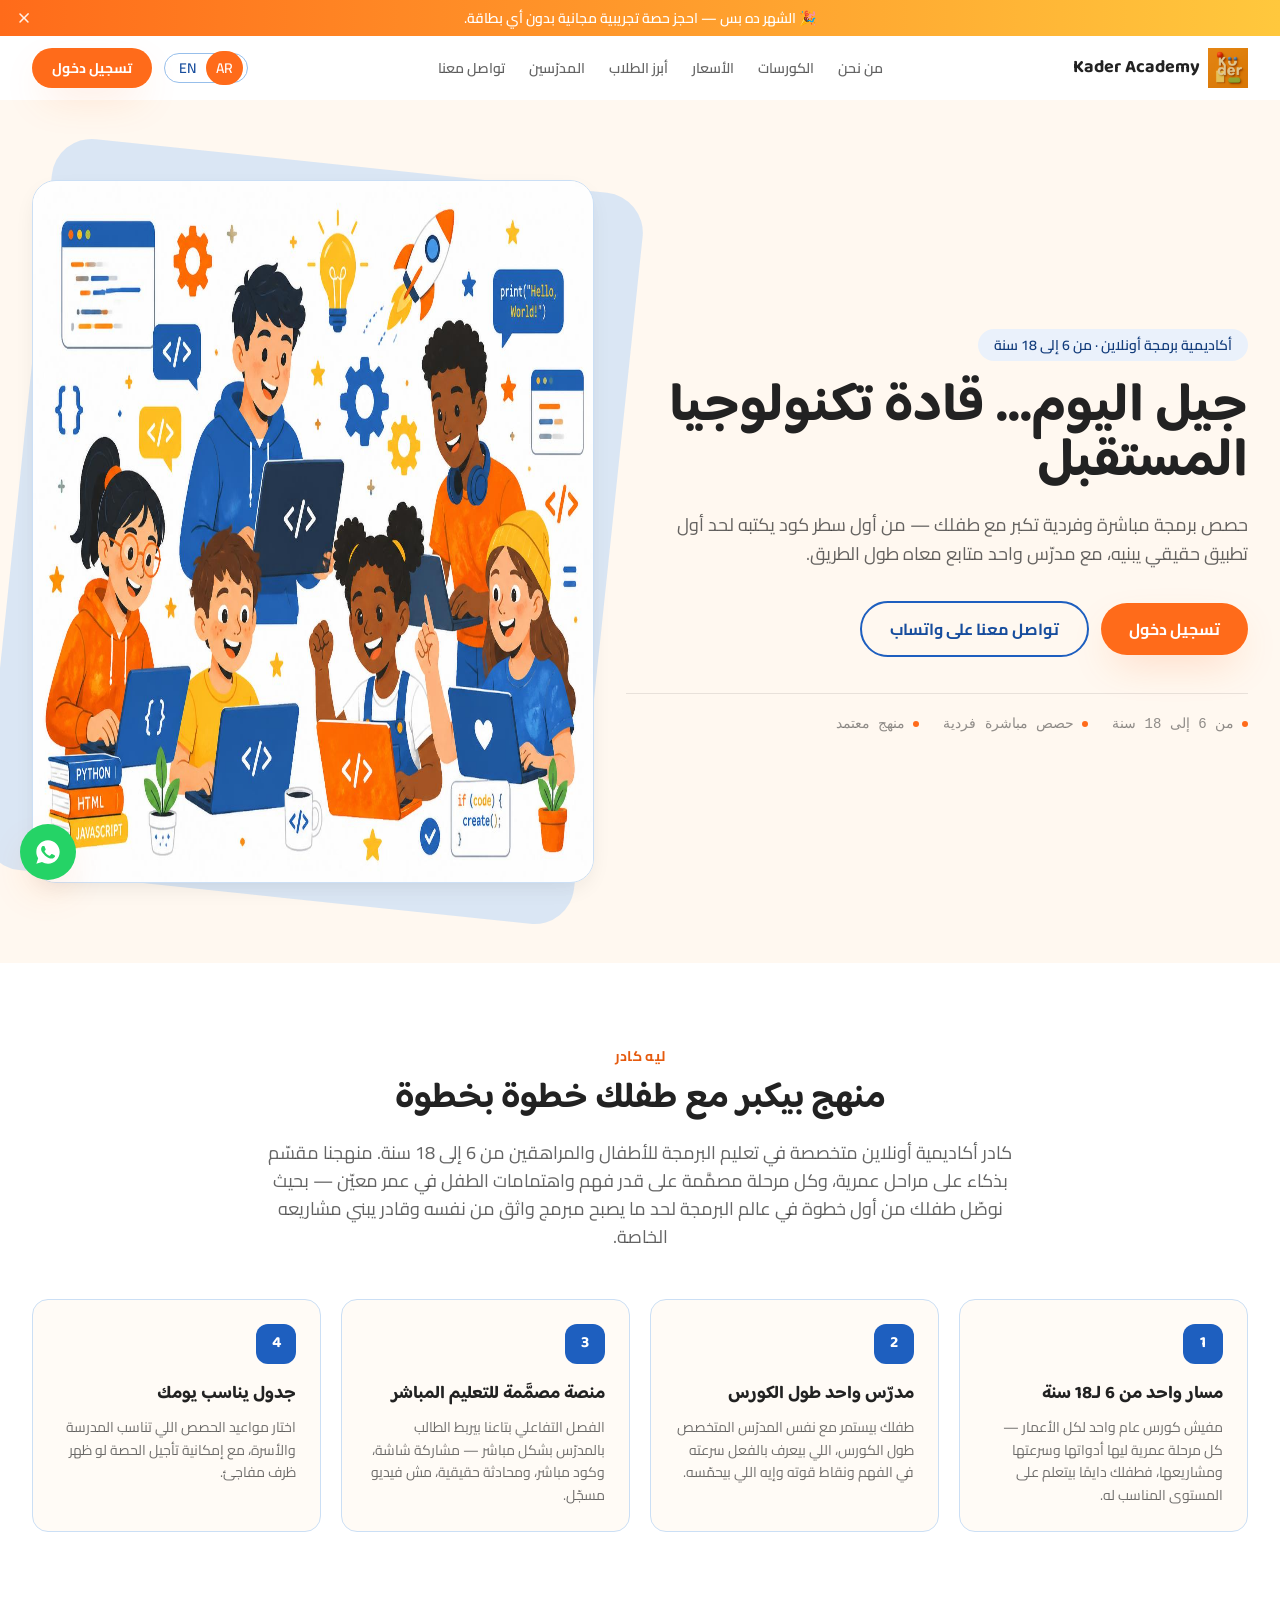
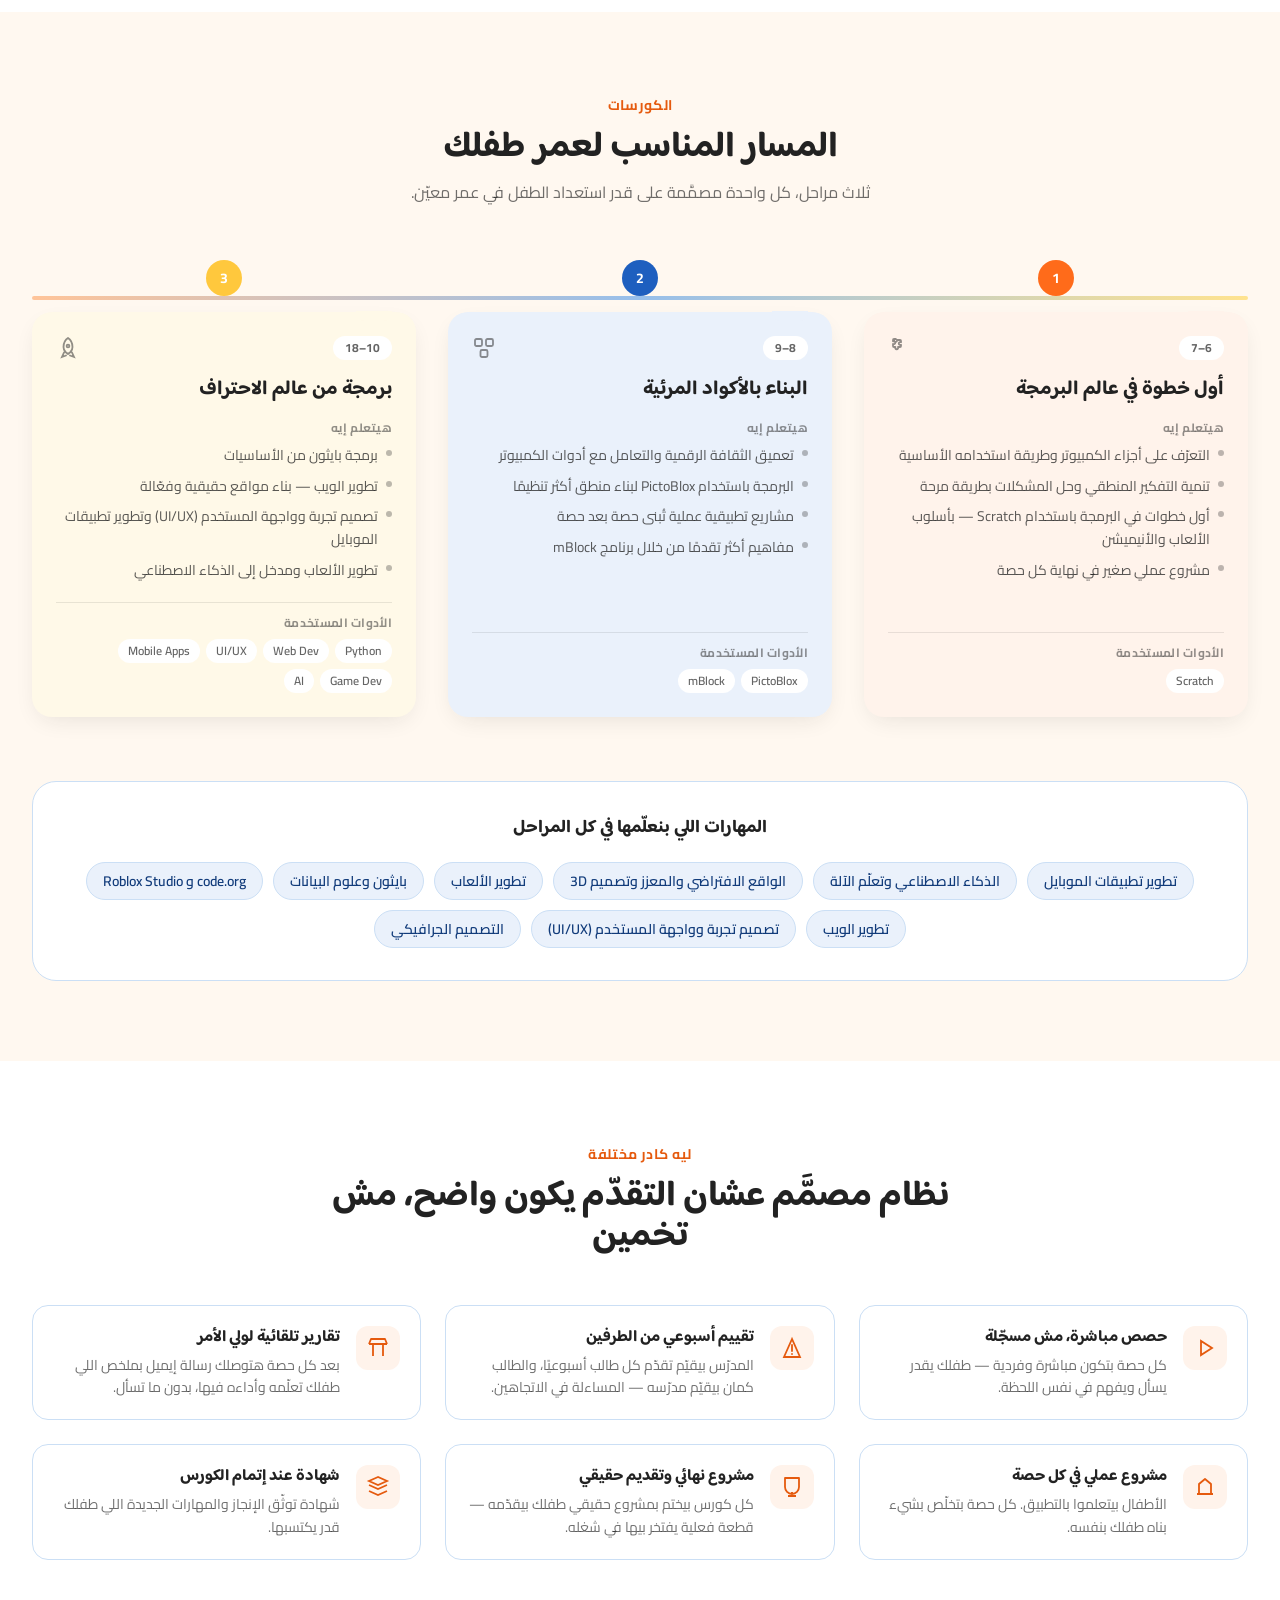
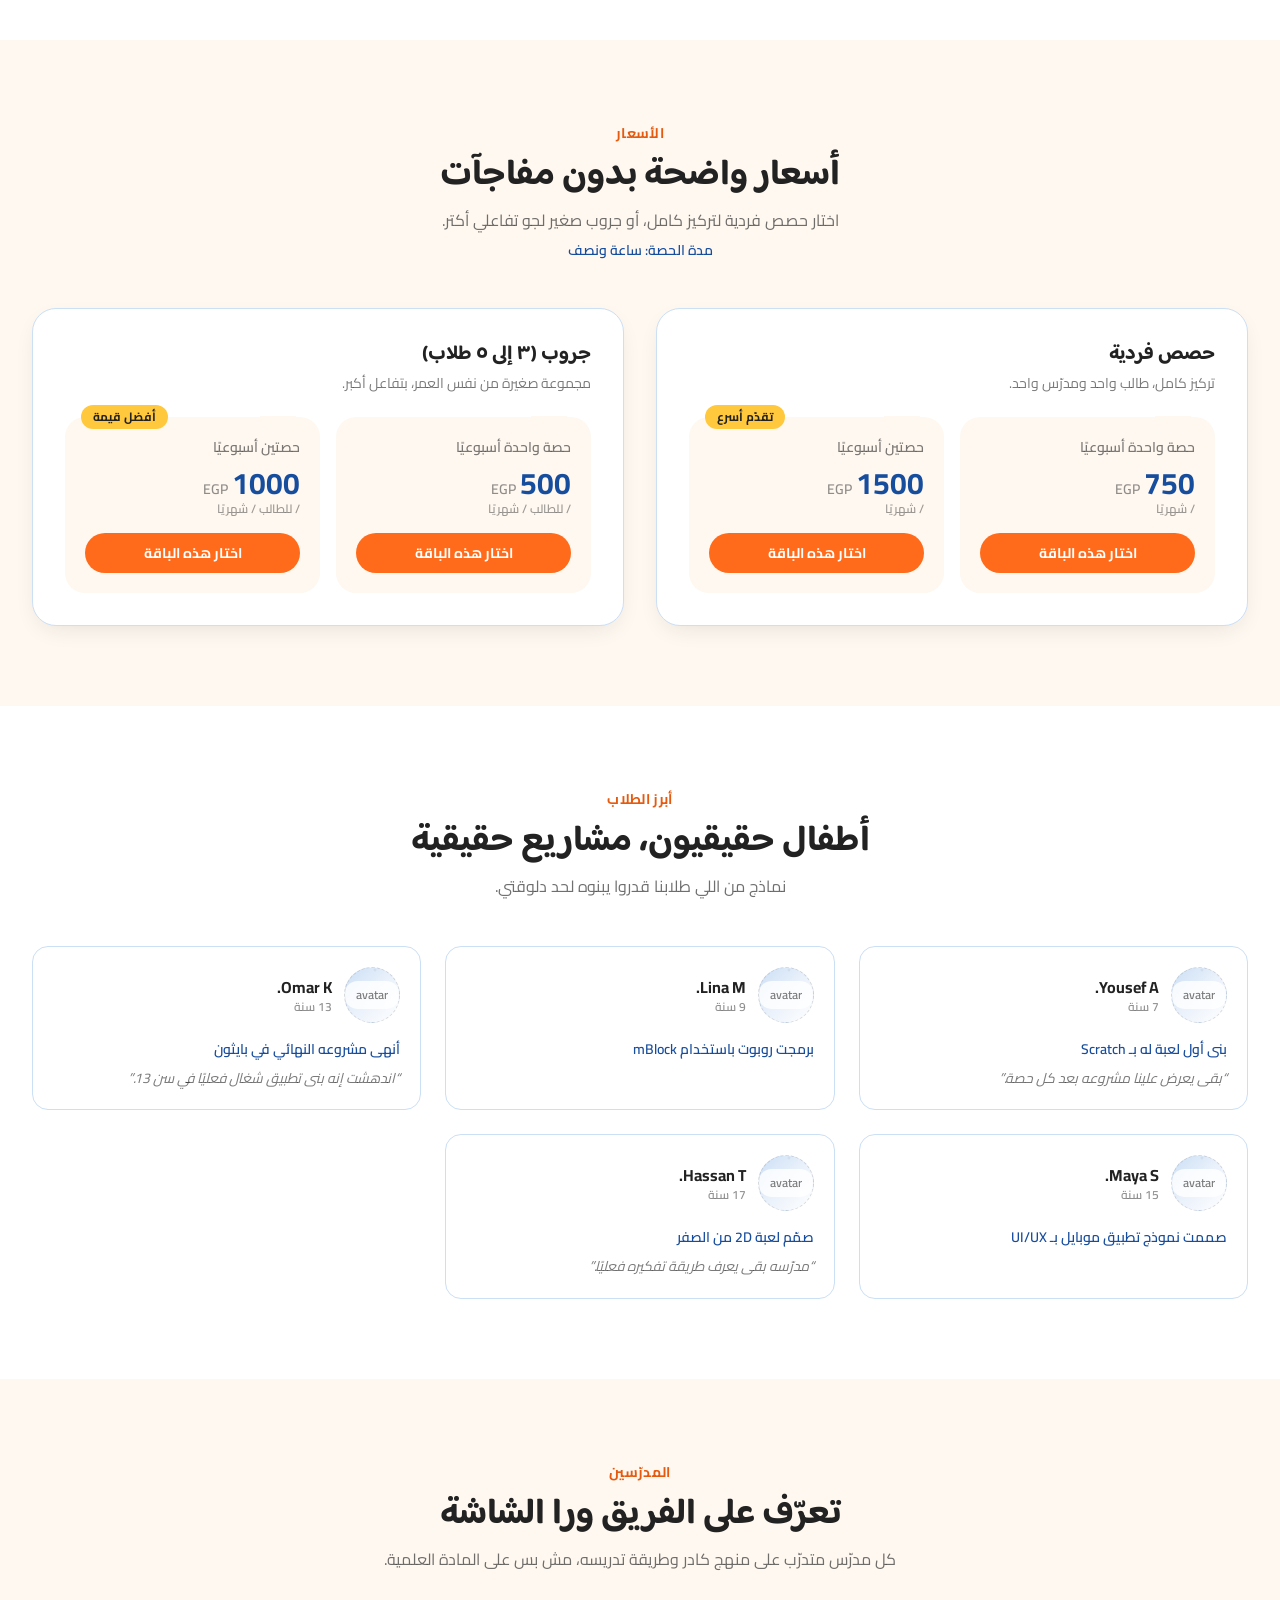
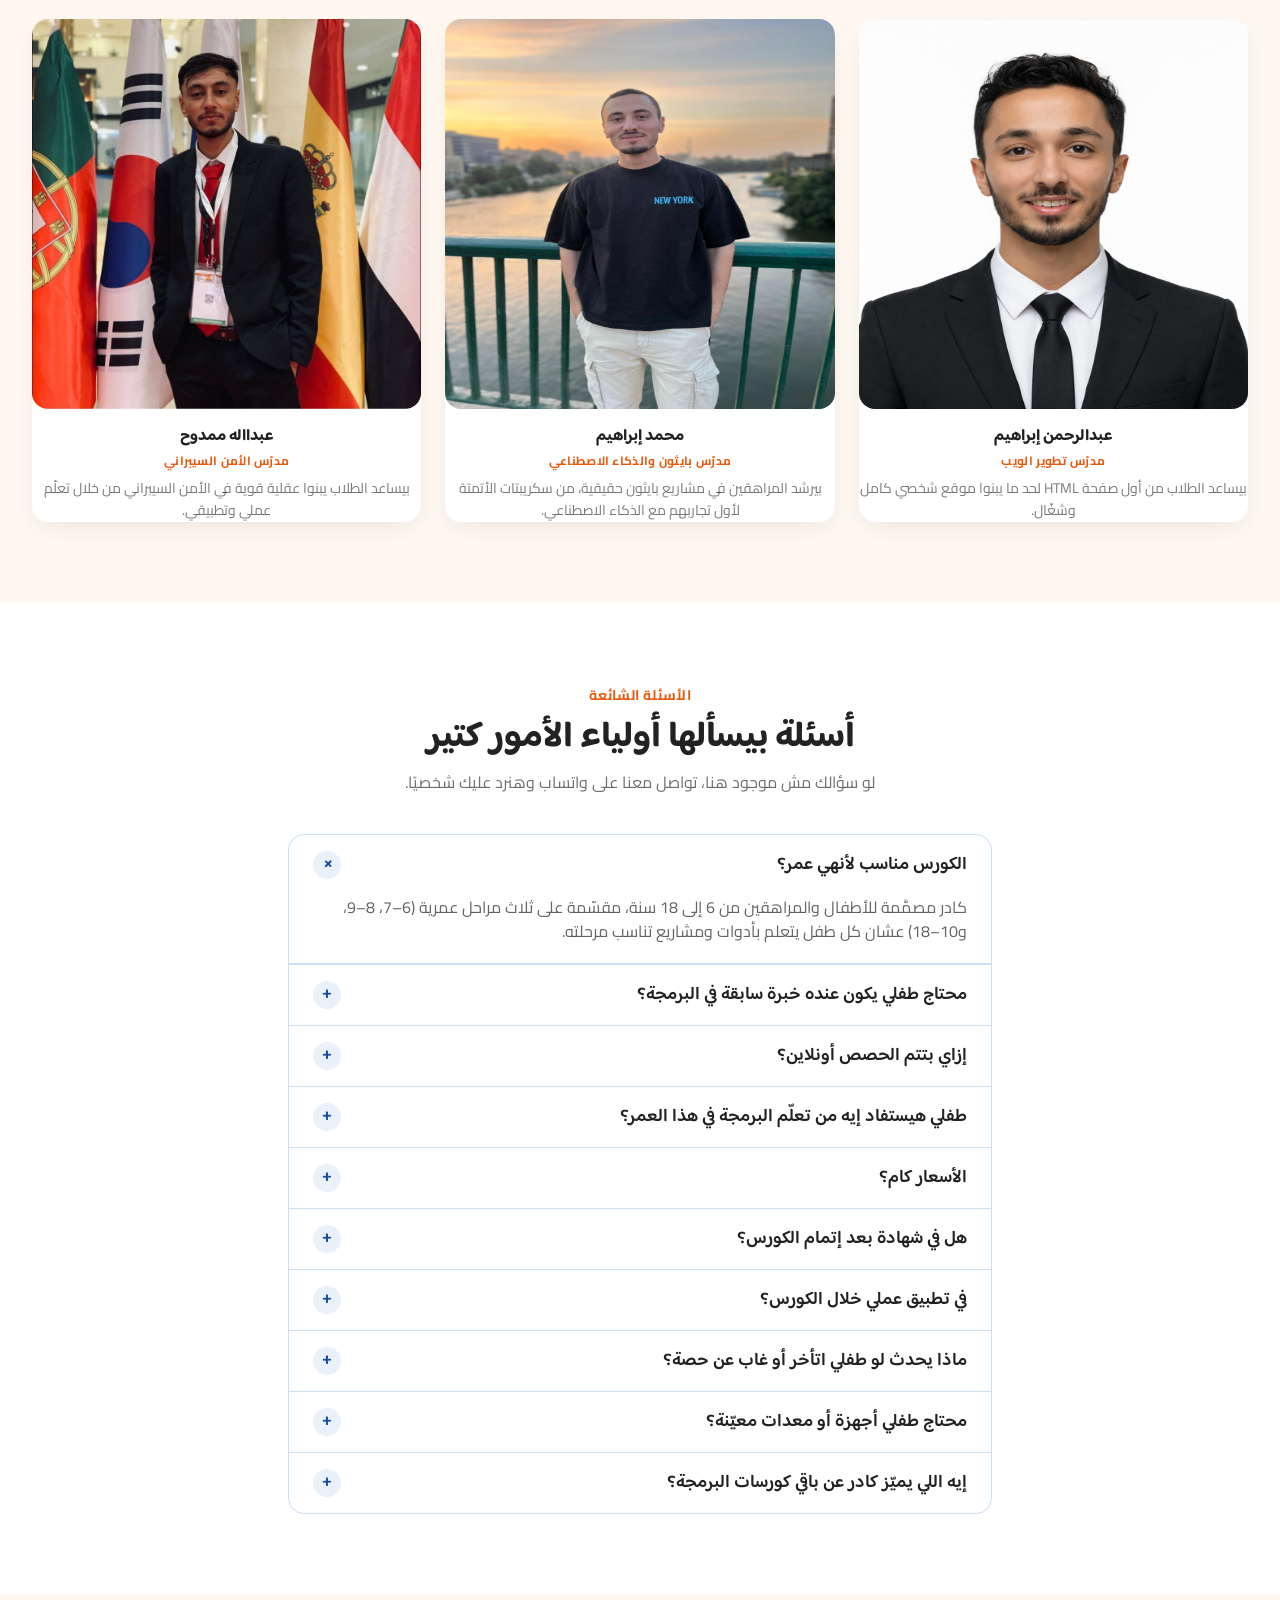
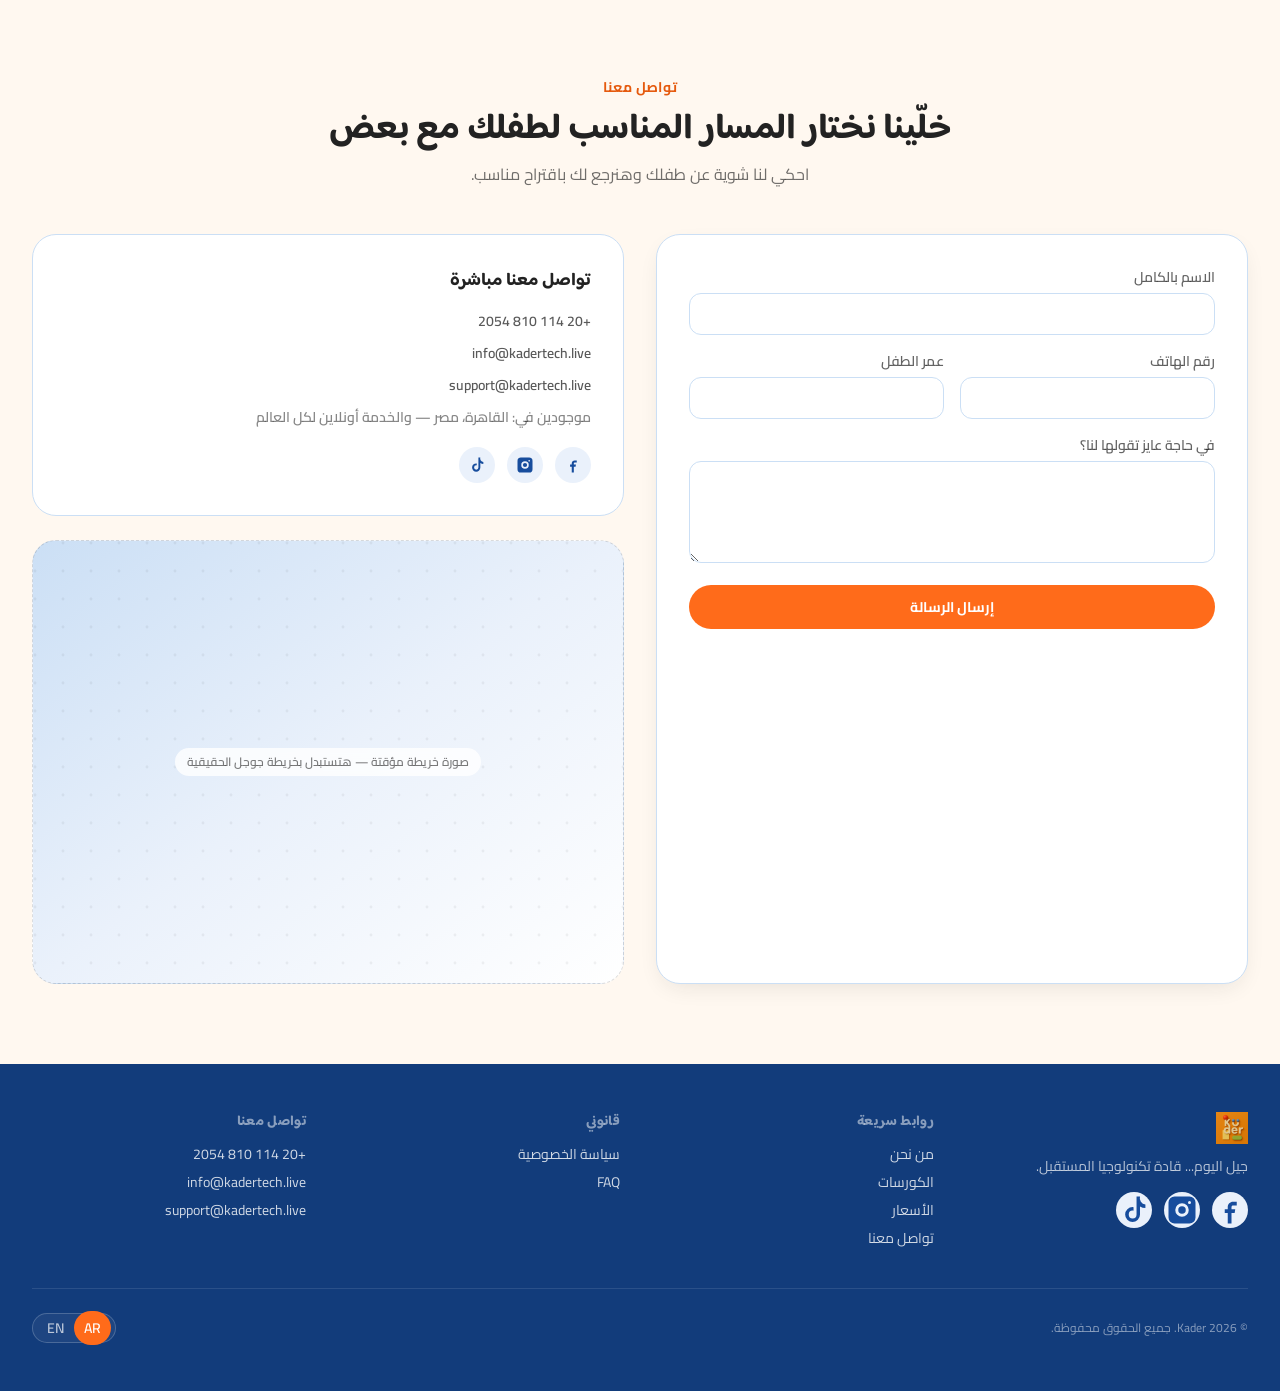
==== commit 73a0dfb8: "delete terms" ====
--- a/ar/index.html
+++ b/ar/index.html
@@ -867,7 +867,6 @@
           <h3 class="text-sm font-bold uppercase tracking-wide text-white/50">قانوني</h3>
           <ul class="mt-3 space-y-2 text-sm text-white/80">
             <li><a href="privacy-policy.html" class="hover:text-white">سياسة الخصوصية</a></li>
-            <li><a href="terms.html" class="hover:text-white">الشروط والأحكام</a></li>
             <li><a href="index.html#faq" class="hover:text-white">FAQ</a></li>
           </ul>
         </div>
